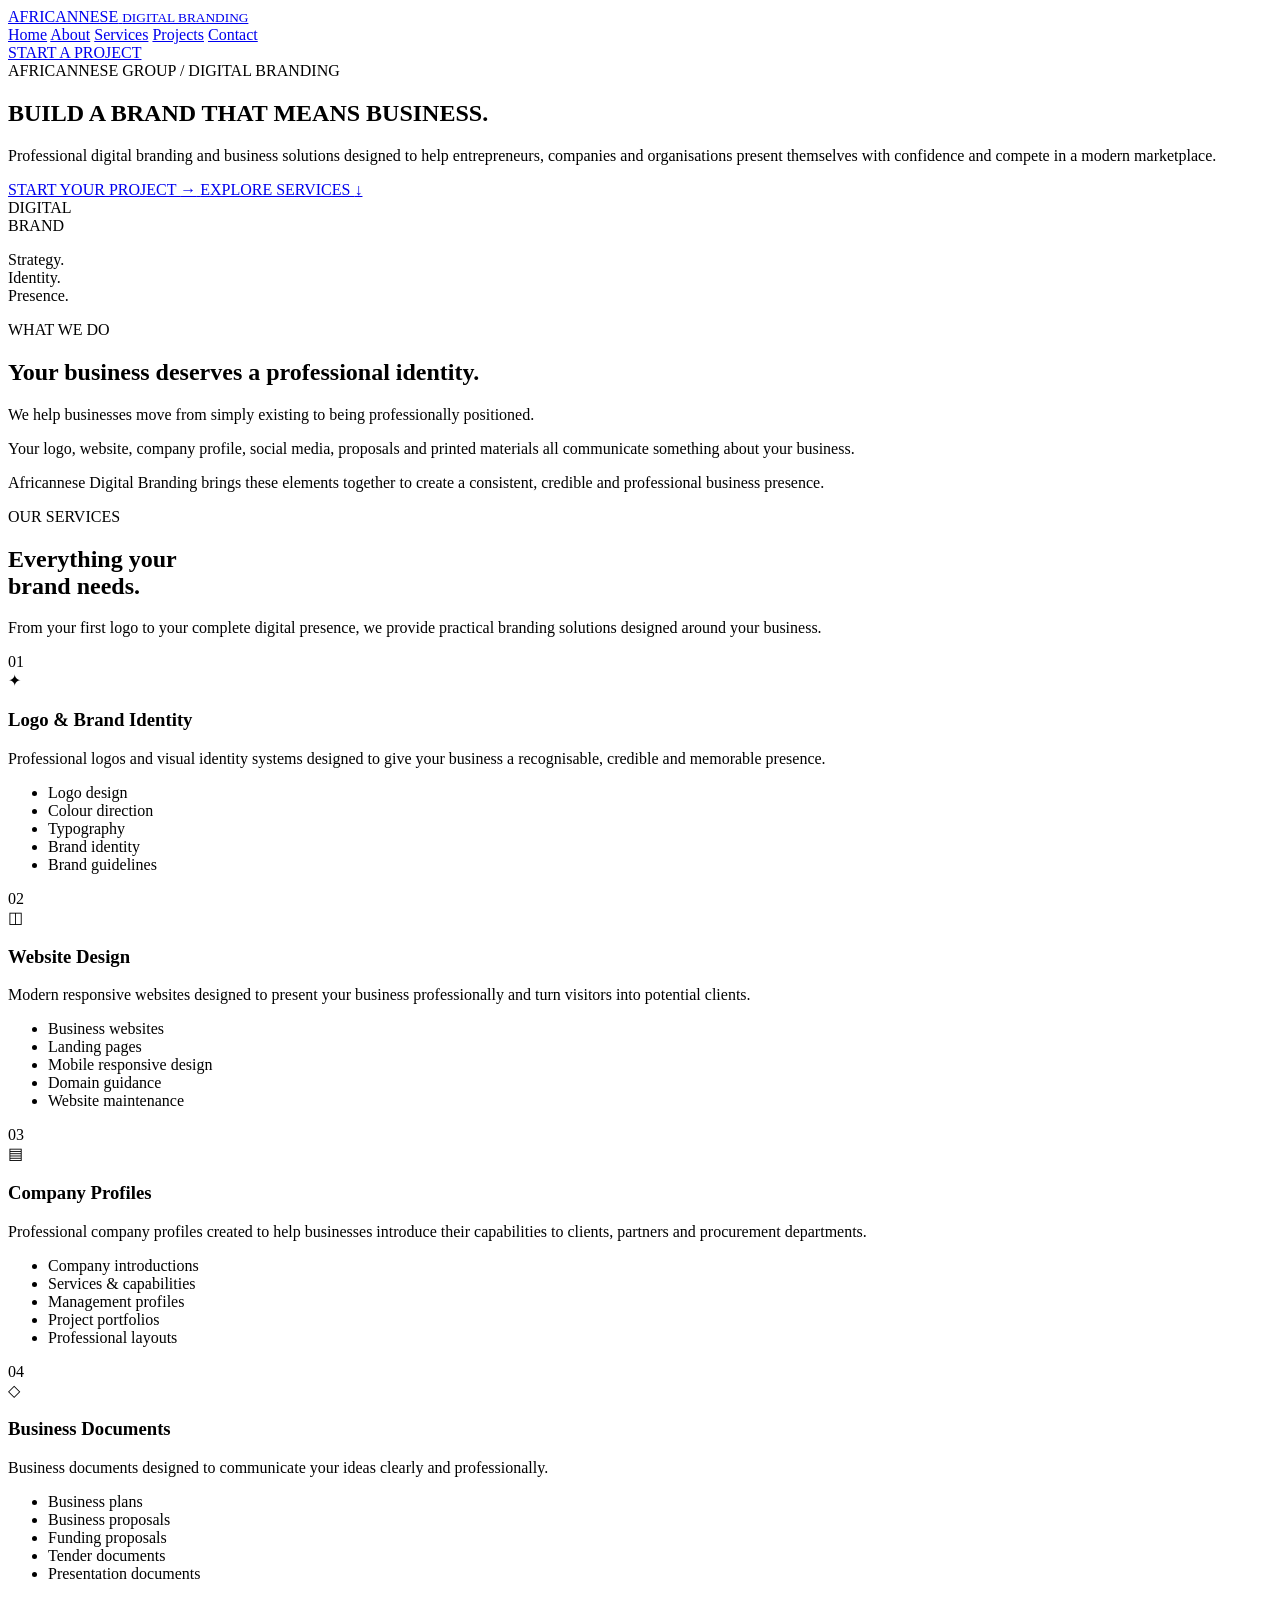
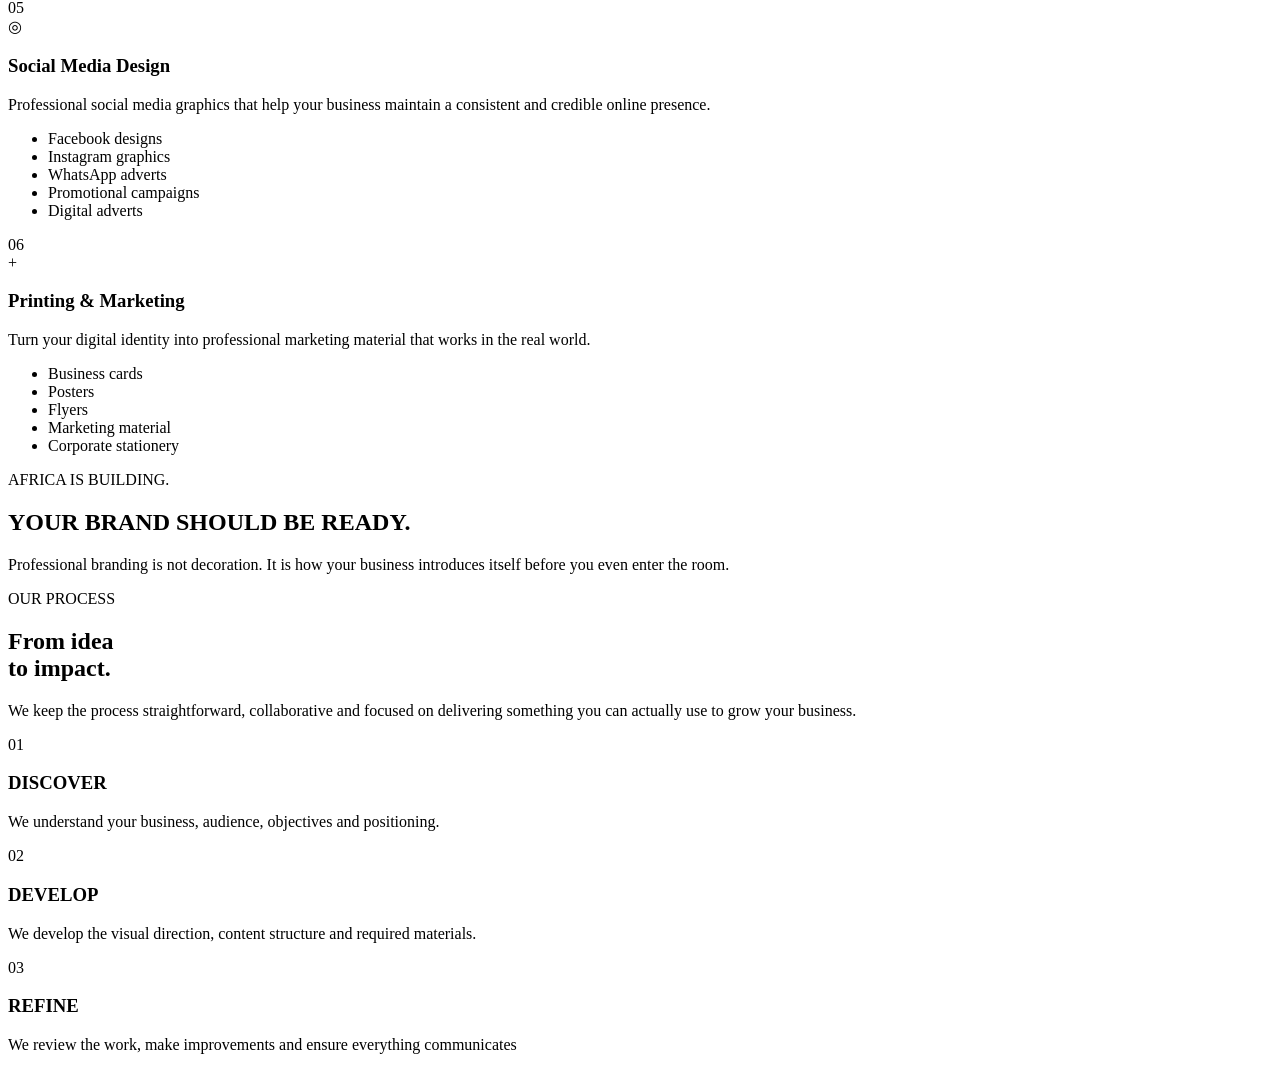
==== digitalbranding.html @ 45f8708e "Enhance digitalbranding.html with new content and structure Updated the digital branding HTML file w" ====
<!DOCTYPE html>
<html lang="en">
<head>
    <meta charset="UTF-8">
    <meta name="viewport" content="width=device-width, initial-scale=1.0">

    <title>Africannese Digital Branding | Branding Africa to Compete Globally</title>

    <meta name="description" content="Africannese Digital Branding provides professional website design, branding, company profiles, business plans, graphic design, printing and social media solutions.">

    <link rel="stylesheet" href="digitalbranding.css">
</head>

<body>

<!-- ================= HEADER ================= -->

<header class="db-header">

    <div class="db-container db-nav">

        <a href="index.html" class="db-brand">
            <span>AFRICANNESE</span>
            <small>DIGITAL BRANDING</small>
        </a>

        <nav>
            <a href="index.html">Home</a>
            <a href="about.html">About</a>
            <a href="services.html">Services</a>
            <a href="projects.html">Projects</a>
            <a href="contact.html">Contact</a>
        </nav>

        <a href="quote.html" class="db-nav-button">
            START A PROJECT
        </a>

    </div>

</header>


<!-- ================= HERO ================= -->

<section class="db-hero">

    <div class="db-container db-hero-grid">

        <div class="db-hero-copy">

            <div class="db-eyebrow">
                AFRICANNESE GROUP / DIGITAL BRANDING
            </div>

            <h1>
                BUILD A BRAND
                <span>THAT MEANS BUSINESS.</span>
            </h1>

            <p class="db-hero-description">
                Professional digital branding and business solutions
                designed to help entrepreneurs, companies and organisations
                present themselves with confidence and compete in a
                modern marketplace.
            </p>

            <div class="db-actions">

                <a href="quote.html" class="db-button db-button-dark">
                    START YOUR PROJECT
                    <span>→</span>
                </a>

                <a href="#services" class="db-button db-button-outline">
                    EXPLORE SERVICES
                    <span>↓</span>
                </a>

            </div>

        </div>


        <div class="db-hero-panel">

            <div class="panel-label">
                DIGITAL
            </div>

            <div class="panel-word">
                BRAND
            </div>

            <div class="panel-line"></div>

            <p>
                Strategy.<br>
                Identity.<br>
                Presence.
            </p>

        </div>

    </div>

</section>


<!-- ================= INTRO ================= -->

<section class="db-intro">

    <div class="db-container">

        <div class="db-section-tag">
            WHAT WE DO
        </div>

        <div class="db-intro-grid">

            <h2>
                Your business deserves
                <span>a professional identity.</span>
            </h2>

            <div>

                <p class="db-large-text">
                    We help businesses move from simply existing
                    to being professionally positioned.
                </p>

                <p>
                    Your logo, website, company profile, social media,
                    proposals and printed materials all communicate
                    something about your business.
                </p>

                <p>
                    Africannese Digital Branding brings these elements
                    together to create a consistent, credible and
                    professional business presence.
                </p>

            </div>

        </div>

    </div>

</section>


<!-- ================= SERVICES ================= -->

<section class="db-services" id="services">

    <div class="db-container">

        <div class="db-section-header">

            <div>

                <div class="db-section-tag">
                    OUR SERVICES
                </div>

                <h2>
                    Everything your<br>
                    brand needs.
                </h2>

            </div>

            <p>
                From your first logo to your complete digital presence,
                we provide practical branding solutions designed around
                your business.
            </p>

        </div>


        <div class="db-service-grid">


            <div class="db-service-card">

                <span class="service-number">01</span>

                <div class="service-icon">✦</div>

                <h3>
                    Logo & Brand Identity
                </h3>

                <p>
                    Professional logos and visual identity systems
                    designed to give your business a recognisable,
                    credible and memorable presence.
                </p>

                <ul>
                    <li>Logo design</li>
                    <li>Colour direction</li>
                    <li>Typography</li>
                    <li>Brand identity</li>
                    <li>Brand guidelines</li>
                </ul>

            </div>


            <div class="db-service-card">

                <span class="service-number">02</span>

                <div class="service-icon">◫</div>

                <h3>
                    Website Design
                </h3>

                <p>
                    Modern responsive websites designed to present
                    your business professionally and turn visitors
                    into potential clients.
                </p>

                <ul>
                    <li>Business websites</li>
                    <li>Landing pages</li>
                    <li>Mobile responsive design</li>
                    <li>Domain guidance</li>
                    <li>Website maintenance</li>
                </ul>

            </div>


            <div class="db-service-card">

                <span class="service-number">03</span>

                <div class="service-icon">▤</div>

                <h3>
                    Company Profiles
                </h3>

                <p>
                    Professional company profiles created to help
                    businesses introduce their capabilities to clients,
                    partners and procurement departments.
                </p>

                <ul>
                    <li>Company introductions</li>
                    <li>Services & capabilities</li>
                    <li>Management profiles</li>
                    <li>Project portfolios</li>
                    <li>Professional layouts</li>
                </ul>

            </div>


            <div class="db-service-card">

                <span class="service-number">04</span>

                <div class="service-icon">◇</div>

                <h3>
                    Business Documents
                </h3>

                <p>
                    Business documents designed to communicate your
                    ideas clearly and professionally.
                </p>

                <ul>
                    <li>Business plans</li>
                    <li>Business proposals</li>
                    <li>Funding proposals</li>
                    <li>Tender documents</li>
                    <li>Presentation documents</li>
                </ul>

            </div>


            <div class="db-service-card">

                <span class="service-number">05</span>

                <div class="service-icon">◎</div>

                <h3>
                    Social Media Design
                </h3>

                <p>
                    Professional social media graphics that help your
                    business maintain a consistent and credible online
                    presence.
                </p>

                <ul>
                    <li>Facebook designs</li>
                    <li>Instagram graphics</li>
                    <li>WhatsApp adverts</li>
                    <li>Promotional campaigns</li>
                    <li>Digital adverts</li>
                </ul>

            </div>


            <div class="db-service-card">

                <span class="service-number">06</span>

                <div class="service-icon">+</div>

                <h3>
                    Printing & Marketing
                </h3>

                <p>
                    Turn your digital identity into professional
                    marketing material that works in the real world.
                </p>

                <ul>
                    <li>Business cards</li>
                    <li>Posters</li>
                    <li>Flyers</li>
                    <li>Marketing material</li>
                    <li>Corporate stationery</li>
                </ul>

            </div>

        </div>

    </div>

</section>


<!-- ================= BRANDING STATEMENT ================= -->

<section class="db-statement">

    <div class="db-container">

        <div class="statement-top">
            AFRICA IS BUILDING.
        </div>

        <h2>
            YOUR BRAND
            <span>SHOULD BE READY.</span>
        </h2>

        <p>
            Professional branding is not decoration.
            It is how your business introduces itself before
            you even enter the room.
        </p>

    </div>

</section>


<!-- ================= PROCESS ================= -->

<section class="db-process">

    <div class="db-container">

        <div class="db-section-tag">
            OUR PROCESS
        </div>

        <div class="db-process-header">

            <h2>
                From idea<br>
                to <span>impact.</span>
            </h2>

            <p>
                We keep the process straightforward, collaborative
                and focused on delivering something you can actually
                use to grow your business.
            </p>

        </div>


        <div class="db-process-grid">

            <div class="db-process-step">

                <span>01</span>

                <h3>
                    DISCOVER
                </h3>

                <p>
                    We understand your business, audience,
                    objectives and positioning.
                </p>

            </div>


            <div class="db-process-step">

                <span>02</span>

                <h3>
                    DEVELOP
                </h3>

                <p>
                    We develop the visual direction,
                    content structure and required materials.
                </p>

            </div>


            <div class="db-process-step">

                <span>03</span>

                <h3>
                    REFINE
                </h3>

                <p>
                    We review the work, make improvements
                    and ensure everything communicates
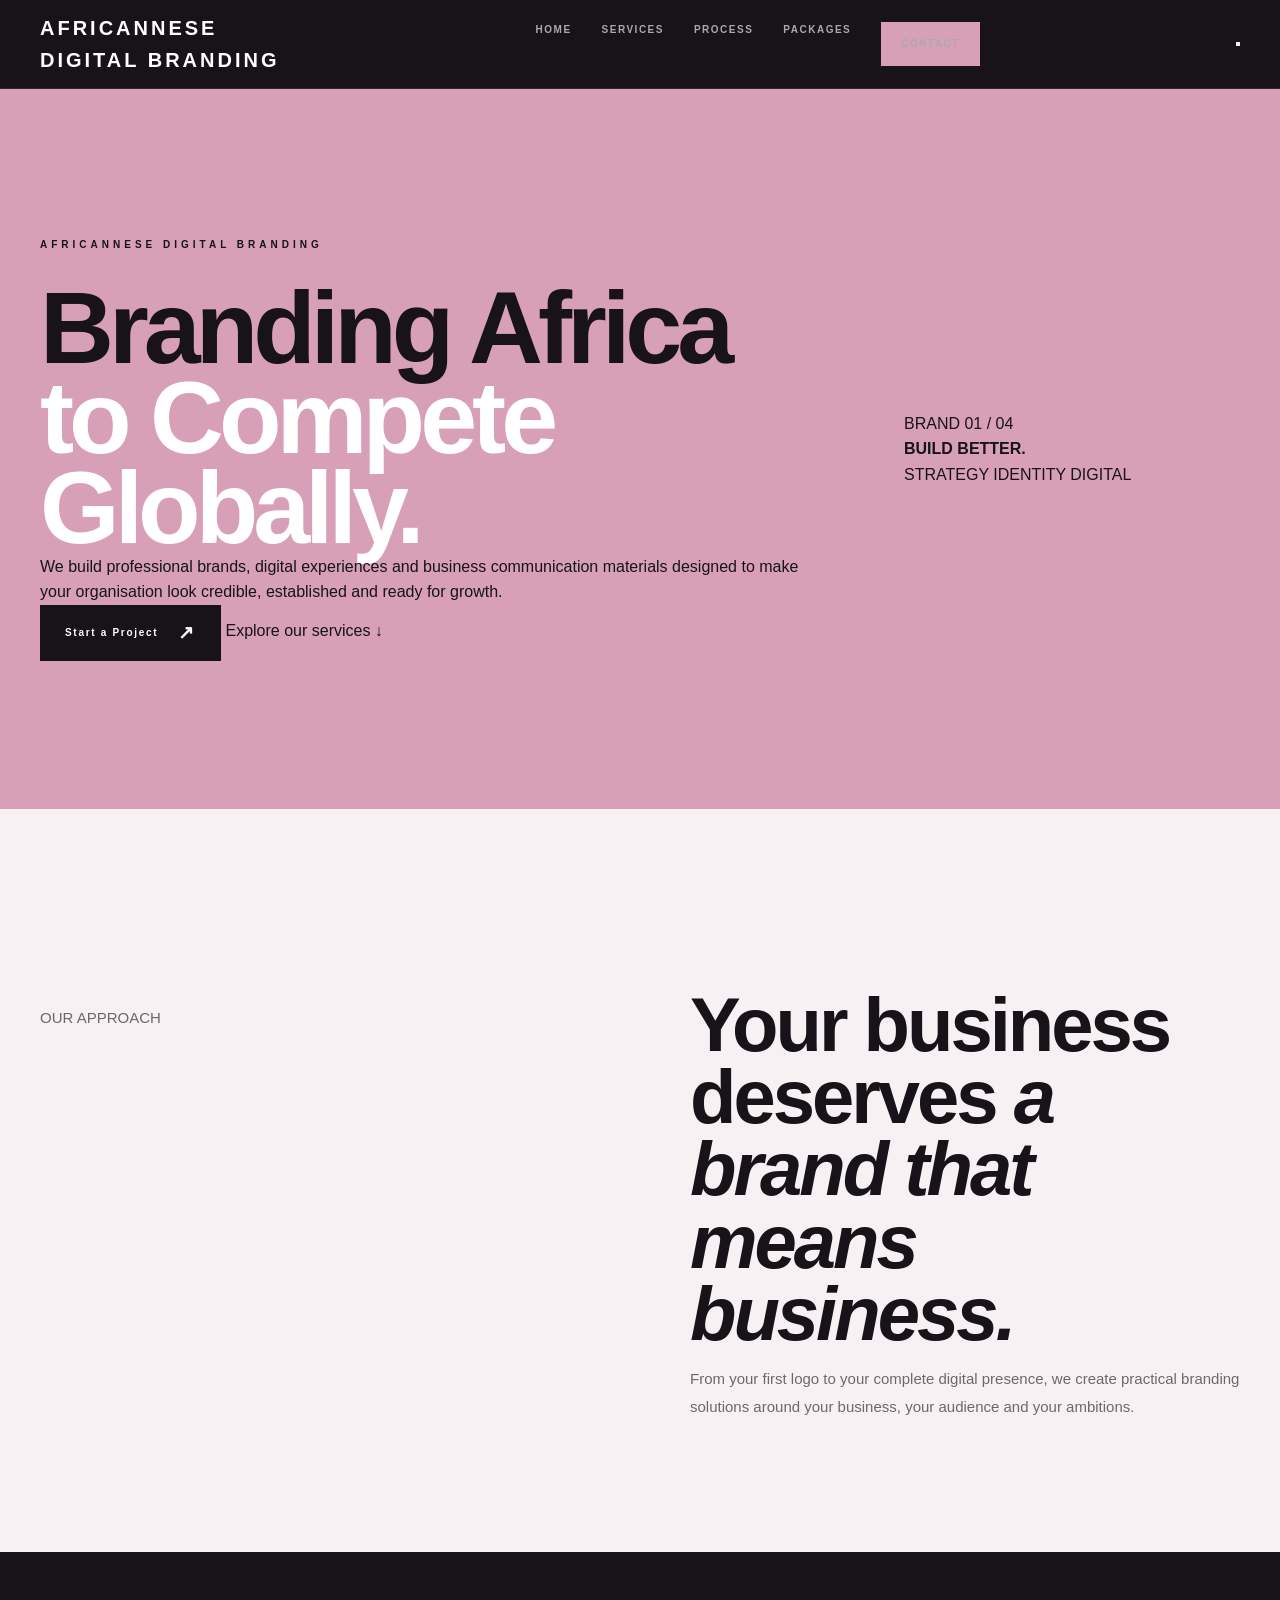
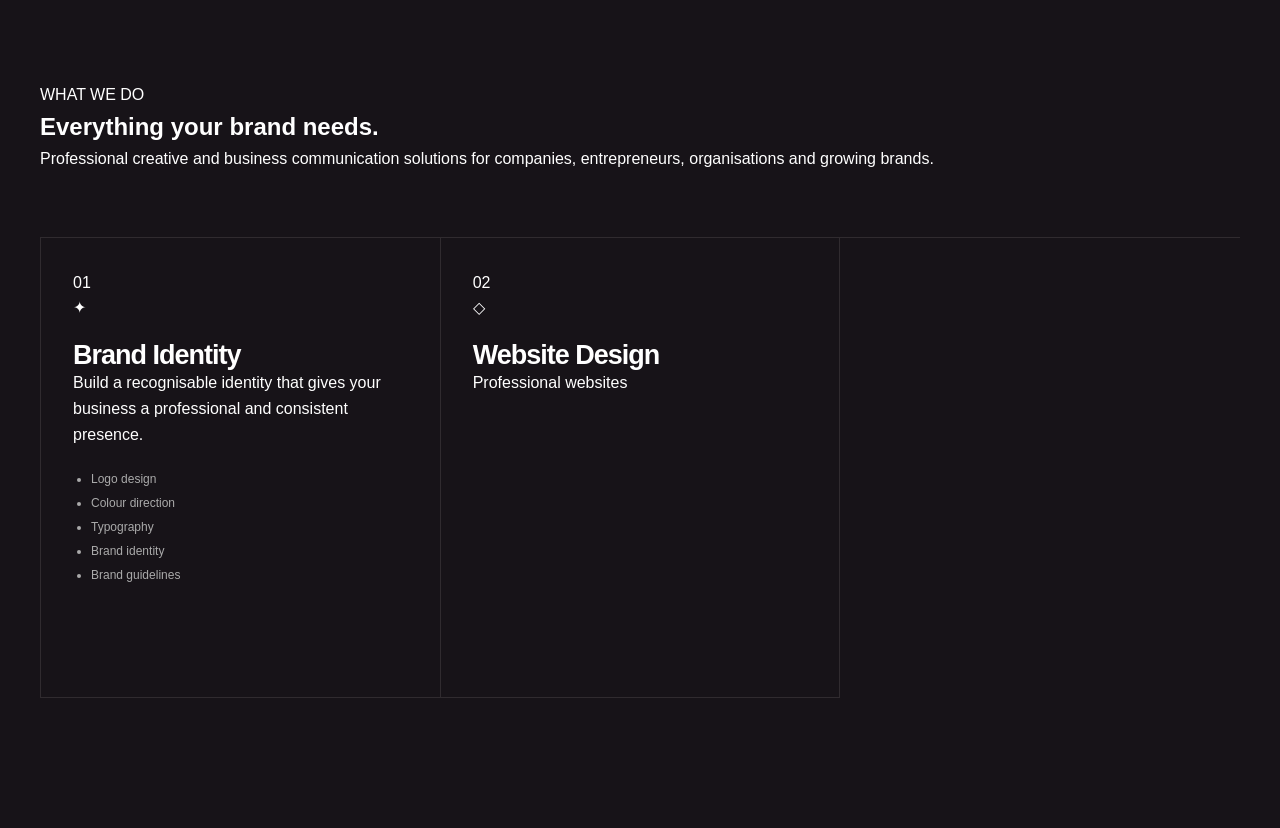
==== commit 2b4966d4: "Revise branding content and navigation structure Updated the website's meta description and improved" ====
--- a/digitalbranding.html
+++ b/digitalbranding.html
@@ -6,7 +6,8 @@
 
     <title>Africannese Digital Branding | Branding Africa to Compete Globally</title>
 
-    <meta name="description" content="Africannese Digital Branding provides professional website design, branding, company profiles, business plans, graphic design, printing and social media solutions.">
+    <meta name="description" content="Africannese Digital Branding provides professional branding, website design, company profiles, business documents, social media design and printing solutions.">
+    <meta name="theme-color" content="#171219">
 
     <link rel="stylesheet" href="digitalbranding.css">
 </head>
@@ -20,86 +21,93 @@
     <div class="db-container db-nav">
 
         <a href="index.html" class="db-brand">
-            <span>AFRICANNESE</span>
-            <small>DIGITAL BRANDING</small>
+            <span class="db-brand-name">AFRICANNESE</span>
+            <span class="db-brand-sub">DIGITAL BRANDING</span>
         </a>
 
-        <nav>
+        <nav class="db-menu">
             <a href="index.html">Home</a>
-            <a href="about.html">About</a>
-            <a href="services.html">Services</a>
-            <a href="projects.html">Projects</a>
-            <a href="contact.html">Contact</a>
+            <a href="#services">Services</a>
+            <a href="#process">Process</a>
+            <a href="#packages">Packages</a>
+            <a href="contact.html" class="db-nav-button">Contact</a>
         </nav>
 
-        <a href="quote.html" class="db-nav-button">
-            START A PROJECT
-        </a>
+        <button class="db-menu-toggle" aria-label="Open menu">
+            <span></span>
+            <span></span>
+        </button>
 
     </div>
 
 </header>
 
 
+<main>
+
 <!-- ================= HERO ================= -->
 
 <section class="db-hero">
 
+    <div class="db-hero-shape db-shape-one"></div>
+    <div class="db-hero-shape db-shape-two"></div>
+
     <div class="db-container db-hero-grid">
 
-        <div class="db-hero-copy">
-
-            <div class="db-eyebrow">
-                AFRICANNESE GROUP / DIGITAL BRANDING
-            </div>
+        <div class="db-hero-content">
+
+            <p class="db-eyebrow">
+                AFRICANNESE DIGITAL BRANDING
+            </p>
 
             <h1>
-                BUILD A BRAND
-                <span>THAT MEANS BUSINESS.</span>
+                Branding Africa
+                <span>to Compete Globally.</span>
             </h1>
 
-            <p class="db-hero-description">
-                Professional digital branding and business solutions
-                designed to help entrepreneurs, companies and organisations
-                present themselves with confidence and compete in a
-                modern marketplace.
-            </p>
-
-            <div class="db-actions">
-
+            <p class="db-hero-text">
+                We build professional brands, digital experiences and business
+                communication materials designed to make your organisation
+                look credible, established and ready for growth.
+            </p>
+
+            <div class="db-hero-actions">
                 <a href="quote.html" class="db-button db-button-dark">
-                    START YOUR PROJECT
-                    <span>→</span>
+                    Start a Project
+                    <span>↗</span>
                 </a>
 
-                <a href="#services" class="db-button db-button-outline">
-                    EXPLORE SERVICES
+                <a href="#services" class="db-text-link">
+                    Explore our services
                     <span>↓</span>
                 </a>
-
             </div>
 
         </div>
 
-
-        <div class="db-hero-panel">
-
-            <div class="panel-label">
-                DIGITAL
+        <div class="db-hero-visual">
+
+            <div class="db-visual-card">
+
+                <div class="db-visual-top">
+                    <span>BRAND</span>
+                    <span>01 / 04</span>
+                </div>
+
+                <div class="db-visual-center">
+                    <div class="db-orbit"></div>
+                    <strong>BUILD</strong>
+                    <strong>BETTER.</strong>
+                </div>
+
+                <div class="db-visual-bottom">
+                    <span>STRATEGY</span>
+                    <span>IDENTITY</span>
+                    <span>DIGITAL</span>
+                </div>
+
             </div>
 
-            <div class="panel-word">
-                BRAND
-            </div>
-
-            <div class="panel-line"></div>
-
-            <p>
-                Strategy.<br>
-                Identity.<br>
-                Presence.
-            </p>
-
         </div>
 
     </div>
@@ -111,72 +119,50 @@
 
 <section class="db-intro">
 
-    <div class="db-container">
-
-        <div class="db-section-tag">
-            WHAT WE DO
-        </div>
-
-        <div class="db-intro-grid">
-
+    <div class="db-container db-intro-grid">
+
+        <div>
+            <p class="db-section-label">OUR APPROACH</p>
+        </div>
+
+        <div>
             <h2>
                 Your business deserves
-                <span>a professional identity.</span>
+                <em>a brand that means business.</em>
             </h2>
 
+            <p class="db-large-copy">
+                From your first logo to your complete digital presence,
+                we create practical branding solutions around your business,
+                your audience and your ambitions.
+            </p>
+        </div>
+
+    </div>
+
+</section>
+
+
+<!-- ================= SERVICES ================= -->
+
+<section class="db-services" id="services">
+
+    <div class="db-container">
+
+        <div class="db-section-heading">
+
             <div>
-
-                <p class="db-large-text">
-                    We help businesses move from simply existing
-                    to being professionally positioned.
-                </p>
-
-                <p>
-                    Your logo, website, company profile, social media,
-                    proposals and printed materials all communicate
-                    something about your business.
-                </p>
-
-                <p>
-                    Africannese Digital Branding brings these elements
-                    together to create a consistent, credible and
-                    professional business presence.
-                </p>
-
+                <p class="db-section-label">WHAT WE DO</p>
+
+                <h2>
+                    Everything your
+                    <span>brand needs.</span>
+                </h2>
             </div>
 
-        </div>
-
-    </div>
-
-</section>
-
-
-<!-- ================= SERVICES ================= -->
-
-<section class="db-services" id="services">
-
-    <div class="db-container">
-
-        <div class="db-section-header">
-
-            <div>
-
-                <div class="db-section-tag">
-                    OUR SERVICES
-                </div>
-
-                <h2>
-                    Everything your<br>
-                    brand needs.
-                </h2>
-
-            </div>
-
             <p>
-                From your first logo to your complete digital presence,
-                we provide practical branding solutions designed around
-                your business.
+                Professional creative and business communication solutions
+                for companies, entrepreneurs, organisations and growing brands.
             </p>
 
         </div>
@@ -184,267 +170,51 @@
 
         <div class="db-service-grid">
 
-
-            <div class="db-service-card">
-
-                <span class="service-number">01</span>
-
-                <div class="service-icon">✦</div>
-
-                <h3>
-                    Logo & Brand Identity
-                </h3>
-
-                <p>
-                    Professional logos and visual identity systems
-                    designed to give your business a recognisable,
-                    credible and memorable presence.
-                </p>
-
-                <ul>
-                    <li>Logo design</li>
-                    <li>Colour direction</li>
-                    <li>Typography</li>
-                    <li>Brand identity</li>
-                    <li>Brand guidelines</li>
-                </ul>
-
-            </div>
-
-
-            <div class="db-service-card">
-
-                <span class="service-number">02</span>
-
-                <div class="service-icon">◫</div>
-
-                <h3>
-                    Website Design
-                </h3>
-
-                <p>
-                    Modern responsive websites designed to present
-                    your business professionally and turn visitors
-                    into potential clients.
-                </p>
-
-                <ul>
-                    <li>Business websites</li>
-                    <li>Landing pages</li>
-                    <li>Mobile responsive design</li>
-                    <li>Domain guidance</li>
-                    <li>Website maintenance</li>
-                </ul>
-
-            </div>
-
-
-            <div class="db-service-card">
-
-                <span class="service-number">03</span>
-
-                <div class="service-icon">▤</div>
-
-                <h3>
-                    Company Profiles
-                </h3>
-
-                <p>
-                    Professional company profiles created to help
-                    businesses introduce their capabilities to clients,
-                    partners and procurement departments.
-                </p>
-
-                <ul>
-                    <li>Company introductions</li>
-                    <li>Services & capabilities</li>
-                    <li>Management profiles</li>
-                    <li>Project portfolios</li>
-                    <li>Professional layouts</li>
-                </ul>
-
-            </div>
-
-
-            <div class="db-service-card">
-
-                <span class="service-number">04</span>
-
-                <div class="service-icon">◇</div>
-
-                <h3>
-                    Business Documents
-                </h3>
-
-                <p>
-                    Business documents designed to communicate your
-                    ideas clearly and professionally.
-                </p>
-
-                <ul>
-                    <li>Business plans</li>
-                    <li>Business proposals</li>
-                    <li>Funding proposals</li>
-                    <li>Tender documents</li>
-                    <li>Presentation documents</li>
-                </ul>
-
-            </div>
-
-
-            <div class="db-service-card">
-
-                <span class="service-number">05</span>
-
-                <div class="service-icon">◎</div>
-
-                <h3>
-                    Social Media Design
-                </h3>
-
-                <p>
-                    Professional social media graphics that help your
-                    business maintain a consistent and credible online
-                    presence.
-                </p>
-
-                <ul>
-                    <li>Facebook designs</li>
-                    <li>Instagram graphics</li>
-                    <li>WhatsApp adverts</li>
-                    <li>Promotional campaigns</li>
-                    <li>Digital adverts</li>
-                </ul>
-
-            </div>
-
-
-            <div class="db-service-card">
-
-                <span class="service-number">06</span>
-
-                <div class="service-icon">+</div>
-
-                <h3>
-                    Printing & Marketing
-                </h3>
-
-                <p>
-                    Turn your digital identity into professional
-                    marketing material that works in the real world.
-                </p>
-
-                <ul>
-                    <li>Business cards</li>
-                    <li>Posters</li>
-                    <li>Flyers</li>
-                    <li>Marketing material</li>
-                    <li>Corporate stationery</li>
-                </ul>
-
-            </div>
-
-        </div>
-
-    </div>
-
-</section>
-
-
-<!-- ================= BRANDING STATEMENT ================= -->
-
-<section class="db-statement">
-
-    <div class="db-container">
-
-        <div class="statement-top">
-            AFRICA IS BUILDING.
-        </div>
-
-        <h2>
-            YOUR BRAND
-            <span>SHOULD BE READY.</span>
-        </h2>
-
-        <p>
-            Professional branding is not decoration.
-            It is how your business introduces itself before
-            you even enter the room.
-        </p>
-
-    </div>
-
-</section>
-
-
-<!-- ================= PROCESS ================= -->
-
-<section class="db-process">
-
-    <div class="db-container">
-
-        <div class="db-section-tag">
-            OUR PROCESS
-        </div>
-
-        <div class="db-process-header">
-
-            <h2>
-                From idea<br>
-                to <span>impact.</span>
-            </h2>
-
-            <p>
-                We keep the process straightforward, collaborative
-                and focused on delivering something you can actually
-                use to grow your business.
-            </p>
-
-        </div>
-
-
-        <div class="db-process-grid">
-
-            <div class="db-process-step">
-
-                <span>01</span>
-
-                <h3>
-                    DISCOVER
-                </h3>
-
-                <p>
-                    We understand your business, audience,
-                    objectives and positioning.
-                </p>
-
-            </div>
-
-
-            <div class="db-process-step">
-
-                <span>02</span>
-
-                <h3>
-                    DEVELOP
-                </h3>
-
-                <p>
-                    We develop the visual direction,
-                    content structure and required materials.
-                </p>
-
-            </div>
-
-
-            <div class="db-process-step">
-
-                <span>03</span>
-
-                <h3>
-                    REFINE
-                </h3>
-
-                <p>
-                    We review the work, make improvements
-                    and ensure everything communicates
+            <!-- SERVICE 1 -->
+
+            <article class="db-service-card db-service-featured">
+
+                <div class="db-service-number">01</div>
+
+                <div class="db-service-icon">
+                    ✦
+                </div>
+
+                <div class="db-service-content">
+
+                    <h3>Brand Identity</h3>
+
+                    <p>
+                        Build a recognisable identity that gives your business
+                        a professional and consistent presence.
+                    </p>
+
+                    <ul>
+                        <li>Logo design</li>
+                        <li>Colour direction</li>
+                        <li>Typography</li>
+                        <li>Brand identity</li>
+                        <li>Brand guidelines</li>
+                    </ul>
+
+                </div>
+
+            </article>
+
+
+            <!-- SERVICE 2 -->
+
+            <article class="db-service-card">
+
+                <div class="db-service-number">02</div>
+
+                <div class="db-service-icon">
+                    ◇
+                </div>
+
+                <div class="db-service-content">
+
+                    <h3>Website Design</h3>
+
+                    <p>
+                        Professional websites
--- a/digitalbranding.css
+++ b/digitalbranding.css
@@ -0,0 +1,1196 @@
+/* =========================================================
+   AFRICANNESE DIGITAL BRANDING
+   PREMIUM EDITORIAL CORPORATE DESIGN
+========================================================= */
+
+* {
+    margin: 0;
+    padding: 0;
+    box-sizing: border-box;
+}
+
+html {
+    scroll-behavior: smooth;
+}
+
+body {
+    background: #f7f1f4;
+    color: #171318;
+    font-family: Arial, Helvetica, sans-serif;
+    line-height: 1.6;
+    overflow-x: hidden;
+}
+
+a {
+    color: inherit;
+    text-decoration: none;
+}
+
+:root {
+    --pink: #d7a0b7;
+    --pink-light: #f7f1f4;
+    --pink-dark: #a75d7b;
+    --black: #171318;
+    --dark: #211b20;
+    --muted: #70666c;
+    --white: #ffffff;
+    --line: rgba(23,19,24,0.15);
+    --max: 1280px;
+}
+
+.db-container {
+    width: min(var(--max), calc(100% - 80px));
+    margin: 0 auto;
+}
+
+
+/* =========================================================
+   HEADER
+========================================================= */
+
+.db-header {
+    background: var(--black);
+    color: white;
+    border-bottom: 1px solid #302930;
+}
+
+.db-nav {
+    min-height: 88px;
+
+    display: flex;
+    align-items: center;
+    justify-content: space-between;
+    gap: 35px;
+}
+
+.db-brand {
+    display: flex;
+    flex-direction: column;
+
+    font-size: 20px;
+    font-weight: 900;
+    letter-spacing: 3px;
+}
+
+.db-brand small {
+    margin-top: 5px;
+
+    color: var(--pink);
+    font-size: 8px;
+    letter-spacing: 3px;
+}
+
+.db-nav nav {
+    display: flex;
+    gap: 30px;
+}
+
+.db-nav nav a {
+    color: #aaa;
+
+    font-size: 10px;
+    font-weight: 800;
+    letter-spacing: 1.5px;
+    text-transform: uppercase;
+
+    transition: 0.2s ease;
+}
+
+.db-nav nav a:hover {
+    color: white;
+}
+
+.db-nav-button {
+    padding: 14px 20px;
+
+    background: var(--pink);
+    color: var(--black);
+
+    font-size: 9px;
+    font-weight: 900;
+    letter-spacing: 1.5px;
+
+    transition: 0.25s ease;
+}
+
+.db-nav-button:hover {
+    background: white;
+}
+
+
+/* =========================================================
+   HERO
+========================================================= */
+
+.db-hero {
+    min-height: 720px;
+
+    display: flex;
+    align-items: center;
+
+    background: var(--pink);
+    color: var(--black);
+
+    overflow: hidden;
+}
+
+.db-hero-grid {
+    display: grid;
+    grid-template-columns: 1.4fr 0.6fr;
+    gap: 80px;
+
+    align-items: center;
+}
+
+.db-eyebrow {
+    margin-bottom: 30px;
+
+    font-size: 10px;
+    font-weight: 900;
+    letter-spacing: 4px;
+}
+
+.db-hero h1 {
+    max-width: 850px;
+
+    font-size: clamp(58px, 8vw, 115px);
+    line-height: 0.88;
+    letter-spacing: -5px;
+    font-weight: 900;
+}
+
+.db-hero h1 span {
+    display: block;
+    color: white;
+}
+
+.db-hero-description {
+    max-width: 650px;
+
+    margin-top: 40px;
+
+    color: rgba(23,19,24,0.7);
+
+    font-size: 18px;
+    line-height: 1.8;
+}
+
+.db-actions {
+    display: flex;
+    gap: 12px;
+
+    margin-top: 38px;
+}
+
+.db-button {
+    min-height: 56px;
+
+    padding: 0 25px;
+
+    display: inline-flex;
+    align-items: center;
+    justify-content: center;
+    gap: 20px;
+
+    font-size: 10px;
+    font-weight: 900;
+    letter-spacing: 1.7px;
+
+    transition: 0.25s ease;
+}
+
+.db-button span {
+    font-size: 19px;
+}
+
+.db-button-dark {
+    background: var(--black);
+    color: white;
+}
+
+.db-button-dark:hover {
+    background: white;
+    color: var(--black);
+    transform: translateY(-3px);
+}
+
+.db-button-outline {
+    border: 1px solid rgba(23,19,24,0.5);
+}
+
+.db-button-outline:hover {
+    background: var(--black);
+    color: white;
+}
+
+.db-hero-panel {
+    min-height: 440px;
+
+    padding: 40px;
+
+    display: flex;
+    flex-direction: column;
+    justify-content: flex-end;
+
+    background: rgba(23,19,24,0.08);
+
+    border: 1px solid rgba(23,19,24,0.2);
+
+    position: relative;
+}
+
+.panel-label {
+    position: absolute;
+    top: 30px;
+    left: 30px;
+
+    font-size: 9px;
+    font-weight: 900;
+    letter-spacing: 3px;
+}
+
+.panel-word {
+    font-size: clamp(55px, 7vw, 95px);
+    line-height: 0.8;
+    font-weight: 900;
+    letter-spacing: -5px;
+    writing-mode: vertical-rl;
+    transform: rotate(180deg);
+}
+
+.panel-line {
+    width: 45px;
+    height: 4px;
+
+    margin-top: 25px;
+
+    background: var(--black);
+}
+
+.db-hero-panel p {
+    margin-top: 20px;
+
+    font-size: 12px;
+    font-weight: 900;
+    letter-spacing: 2px;
+    line-height: 1.8;
+}
+
+
+/* =========================================================
+   INTRO
+========================================================= */
+
+.db-intro {
+    padding: 130px 0;
+
+    background: var(--pink-light);
+}
+
+.db-section-tag {
+    color: var(--pink-dark);
+
+    font-size: 10px;
+    font-weight: 900;
+    letter-spacing: 3px;
+}
+
+.db-intro-grid {
+    display: grid;
+    grid-template-columns: 1fr 1fr;
+    gap: 100px;
+
+    margin-top: 50px;
+}
+
+.db-intro h2 {
+    max-width: 600px;
+
+    font-size: clamp(45px, 6vw, 76px);
+    line-height: 0.95;
+    letter-spacing: -3px;
+}
+
+.db-intro h2 span {
+    color: var(--pink-dark);
+}
+
+.db-intro-grid > div {
+    max-width: 600px;
+}
+
+.db-large-text {
+    margin-bottom: 25px;
+
+    font-size: 24px;
+    line-height: 1.5;
+    font-weight: 600;
+}
+
+.db-intro-grid p:not(.db-large-text) {
+    margin-top: 15px;
+
+    color: var(--muted);
+
+    font-size: 15px;
+    line-height: 1.9;
+}
+
+
+/* =========================================================
+   SERVICES
+========================================================= */
+
+.db-services {
+    padding: 130px 0;
+
+    background: var(--black);
+    color: white;
+}
+
+.db-section-header {
+    display: grid;
+    grid-template-columns: 1fr 380px;
+    gap: 80px;
+
+    align-items: end;
+}
+
+.db-section-header h2 {
+    margin-top: 25px;
+
+    font-size: clamp(48px, 6vw, 76px);
+    line-height: 0.92;
+    letter-spacing: -3px;
+}
+
+.db-section-header > p {
+    color: #8f888d;
+
+    font-size: 15px;
+    line-height: 1.8;
+}
+
+.db-service-grid {
+    display: grid;
+    grid-template-columns: repeat(3, 1fr);
+
+    margin-top: 65px;
+
+    border-top: 1px solid #302b2f;
+    border-left: 1px solid #302b2f;
+}
+
+.db-service-card {
+    min-height: 460px;
+
+    padding: 32px;
+
+    border-right: 1px solid #302b2f;
+    border-bottom: 1px solid #302b2f;
+
+    position: relative;
+
+    transition: 0.3s ease;
+}
+
+.db-service-card:hover {
+    background: #211d20;
+}
+
+.service-number {
+    color: var(--pink);
+
+    font-size: 10px;
+    font-weight: 900;
+    letter-spacing: 2px;
+}
+
+.service-icon {
+    margin-top: 65px;
+
+    color: var(--pink);
+
+    font-size: 35px;
+}
+
+.db-service-card h3 {
+    margin-top: 20px;
+
+    font-size: 27px;
+    line-height: 1.1;
+    letter-spacing: -1px;
+}
+
+.db-service-card > p {
+    margin-top: 18px;
+
+    color: #8d878b;
+
+    font-size: 13px;
+    line-height: 1.8;
+}
+
+.db-service-card ul {
+    margin-top: 20px;
+    padding-left: 18px;
+
+    color: #aaa;
+
+    font-size: 12px;
+    line-height: 2;
+}
+
+
+/* =========================================================
+   STATEMENT
+========================================================= */
+
+.db-statement {
+    padding: 150px 0;
+
+    background: var(--pink);
+    color: var(--black);
+}
+
+.statement-top {
+    margin-bottom: 30px;
+
+    font-size: 10px;
+    font-weight: 900;
+    letter-spacing: 4px;
+}
+
+.db-statement h2 {
+    max-width: 1050px;
+
+    font-size: clamp(55px, 9vw, 125px);
+    line-height: 0.84;
+    letter-spacing: -6px;
+}
+
+.db-statement h2 span {
+    display: block;
+    color: white;
+}
+
+.db-statement p {
+    max-width: 600px;
+
+    margin-top: 45px;
+
+    color: rgba(23,19,24,0.7);
+
+    font-size: 19px;
+    line-height: 1.8;
+}
+
+
+/* =========================================================
+   PROCESS
+========================================================= */
+
+.db-process {
+    padding: 130px 0;
+
+    background: var(--pink-light);
+}
+
+.db-process-header {
+    display: grid;
+    grid-template-columns: 1fr 400px;
+    gap: 100px;
+
+    margin-top: 35px;
+
+    align-items: end;
+}
+
+.db-process-header h2 {
+    font-size: clamp(50px, 6vw, 78px);
+    line-height: 0.9;
+    letter-spacing: -4px;
+}
+
+.db-process-header h2 span {
+    color: var(--pink-dark);
+}
+
+.db-process-header p {
+    color: var(--muted);
+
+    font-size: 15px;
+    line-height: 1.8;
+}
+
+.db-process-grid {
+    display: grid;
+    grid-template-columns: repeat(4, 1fr);
+
+    margin-top: 70px;
+
+    border-top: 1px solid var(--line);
+}
+
+.db-process-step {
+    min-height: 270px;
+
+    padding: 30px;
+
+    border-right: 1px solid var(--line);
+}
+
+.db-process-step:first-child {
+    border-left: 1px solid var(--line);
+}
+
+.db-process-step > span {
+    color: var(--pink-dark);
+
+    font-size: 11px;
+    font-weight: 900;
+}
+
+.db-process-step h3 {
+    margin-top: 65px;
+
+    font-size: 13px;
+    letter-spacing: 2px;
+}
+
+.db-process-step p {
+    margin-top: 13px;
+
+    color: var(--muted);
+
+    font-size: 13px;
+    line-height: 1.8;
+}
+
+
+/* =========================================================
+   PACKAGES
+========================================================= */
+
+.db-packages {
+    padding: 130px 0;
+
+    background: #211b20;
+    color: white;
+}
+
+.db-package-grid {
+    display: grid;
+    grid-template-columns: repeat(3, 1fr);
+
+    margin-top: 65px;
+}
+
+.db-package {
+    min-height: 500px;
+
+    padding: 40px;
+
+    border: 1px solid #393238;
+    border-right: none;
+
+    position: relative;
+}
+
+.db-package:last-child {
+    border-right: 1px solid #393238;
+}
+
+.featured-package {
+    background: var(--pink);
+    color: var(--black);
+
+    border-color: var(--pink);
+}
+
+.package-badge {
+    position: absolute;
+    top: 0;
+    right: 0;
+
+    padding: 10px 15px;
+
+    background: var(--black);
+    color: white;
+
+    font-size: 8px;
+    font-weight: 900;
+    letter-spacing: 1.5px;
+}
+
+.package-name {
+    color: var(--pink);
+
+    font-size: 10px;
+    font-weight: 900;
+    letter-spacing: 3px;
+}
+
+.featured-package .package-name {
+    color: var(--black);
+}
+
+.db-package h3 {
+    margin-top: 45px;
+
+    font-size: 31px;
+    line-height: 1;
+    letter-spacing: -1px;
+}
+
+.db-package > p {
+    margin-top: 20px;
+
+    color: #999;
+
+    font-size: 13px;
+    line-height: 1.8;
+}
+
+.featured-package > p {
+    color: rgba(0,0,0,0.65);
+}
+
+.db-package ul {
+    margin-top: 25px;
+    padding-left: 17px;
+
+    color: #aaa;
+
+    font-size: 12px;
+    line-height: 2;
+}
+
+.featured-package ul {
+    color: rgba(0,0,0,0.7);
+}
+
+.db-package > a {
+    position: absolute;
+    bottom: 35px;
+    left: 40px;
+
+    display: inline-flex;
+    gap: 20px;
+
+    padding-bottom: 7px;
+
+    border-bottom: 1px solid var(--pink);
+
+    font-size: 9px;
+    font-weight: 900;
+    letter-spacing: 1.5px;
+}
+
+.featured-package > a {
+    border-color: var(--black);
+}
+
+.db-package > a span {
+    font-size: 17px;
+}
+
+.package-note {
+    margin-top: 25px;
+
+    color: #777;
+
+    font-size: 11px;
+}
+
+
+/* =========================================================
+   WHY US
+========================================================= */
+
+.db-why {
+    padding: 130px 0;
+
+    background: var(--pink-light);
+}
+
+.db-why-grid {
+    display: grid;
+    grid-template-columns: 0.8fr 1.2fr;
+    gap: 120px;
+}
+
+.db-why h2 {
+    margin-top: 30px;
+
+    font-size: clamp(50px, 6vw, 78px);
+    line-height: 0.9;
+    letter-spacing: -4px;
+}
+
+.db-why h2 span {
+    color: var(--pink-dark);
+}
+
+.db-why-list > div {
+    display: grid;
+    grid-template-columns: 50px 1fr;
+    column-gap: 25px;
+
+    padding: 30px 0;
+
+    border-top: 1px solid var(--line);
+}
+
+.db-why-list > div:last-child {
+    border-bottom: 1px solid var(--line);
+}
+
+.db-why-list strong {
+    color: var(--pink-dark);
+
+    font-size: 10px;
+}
+
+.db-why-list h3 {
+    font-size: 18px;
+}
+
+.db-why-list p {
+    grid-column: 2;
+
+    margin-top: 8px;
+
+    color: var(--muted);
+
+    font-size: 13px;
+    line-height: 1.8;
+}
+
+
+/* =========================================================
+   FINAL CTA
+========================================================= */
+
+.db-final-cta {
+    padding: 130px 0;
+
+    background: var(--black);
+    color: white;
+}
+
+.db-final-inner {
+    max-width: 900px;
+}
+
+.db-final-inner h2 {
+    margin-top: 35px;
+
+    font-size: clamp(60px, 9vw, 120px);
+    line-height: 0.85;
+    letter-spacing: -6px;
+}
+
+.db-final-inner h2 span {
+    display: block;
+    color: var(--pink);
+}
+
+.db-final-inner p {
+    max-width: 600px;
+
+    margin: 35px 0;
+
+    color: #999;
+
+    font-size: 17px;
+    line-height: 1.8;
+}
+
+.db-final-button {
+    min-height: 58px;
+
+    padding: 0 28px;
+
+    display: inline-flex;
+    align-items: center;
+    gap: 25px;
+
+    background: var(--pink);
+    color: var(--black);
+
+    font-size: 10px;
+    font-weight: 900;
+    letter-spacing: 2px;
+
+    transition: 0.25s ease;
+}
+
+.db-final-button:hover {
+    background: white;
+    transform: translateY(-3px);
+}
+
+.db-final-button span {
+    font-size: 20px;
+}
+
+
+/* =========================================================
+   FOOTER
+========================================================= */
+
+.db-footer {
+    padding: 75px 0 25px;
+
+    background: #090809;
+    color: white;
+}
+
+.db-footer-grid {
+    display: grid;
+    grid-template-columns: 2fr 1fr 1fr 1.4fr;
+
+    gap: 50px;
+
+    padding-bottom: 65px;
+}
+
+.db-footer-brand {
+    font-size: 23px;
+    font-weight: 900;
+    letter-spacing: 3px;
+}
+
+.db-footer-brand small {
+    display: block;
+
+    margin-top: 5px;
+
+    color: var(--pink);
+
+    font-size: 8px;
+    letter-spacing: 3px;
+}
+
+.db-footer-grid > div:first-child > p {
+    margin-top: 22px;
+
+    color: #777;
+
+    font-size: 13px;
+}
+
+.db-footer-grid h4 {
+    margin-bottom: 18px;
+
+    color: var(--pink);
+
+    font-size: 9px;
+    letter-spacing: 2px;
+}
+
+.db-footer-grid a,
+.db-footer-grid p {
+    display: block;
+
+    margin-bottom: 10px;
+
+    color: #777;
+
+    font-size: 12px;
+    line-height: 1.7;
+
+    transition: 0.2s ease;
+}
+
+.db-footer-grid a:hover {
+    color: white;
+}
+
+.db-footer-bottom {
+    padding-top: 22px;
+
+    display: flex;
+    justify-content: space-between;
+
+    border-top: 1px solid #242124;
+
+    color: #555;
+
+    font-size: 9px;
+}
+
+
+/* =========================================================
+   WHATSAPP
+========================================================= */
+
+.db-whatsapp {
+    position: fixed;
+
+    right: 22px;
+    bottom: 22px;
+
+    z-index: 100;
+
+    display: flex;
+    align-items: center;
+    gap: 9px;
+
+    padding: 14px 18px;
+
+    background: #25d366;
+    color: #06180d;
+
+    font-size: 9px;
+    letter-spacing: 1px;
+
+    box-shadow: 0 10px 35px rgba(0,0,0,0.3);
+
+    transition: 0.25s ease;
+}
+
+.db-whatsapp:hover {
+    transform: translateY(-4px);
+}
+
+
+/* =========================================================
+   TABLET
+========================================================= */
+
+@media (max-width: 1000px) {
+
+    .db-container {
+        width: calc(100% - 50px);
+    }
+
+    .db-nav nav {
+        display: none;
+    }
+
+    .db-hero-grid {
+        grid-template-columns: 1fr;
+    }
+
+    .db-hero-panel {
+        display: none;
+    }
+
+    .db-intro-grid,
+    .db-process-header,
+    .db-why-grid {
+        gap: 60px;
+    }
+
+    .db-service-grid {
+        grid-template-columns: repeat(2, 1fr);
+    }
+
+    .db-process-grid {
+        grid-template-columns: repeat(2, 1fr);
+    }
+
+    .db-process-step:nth-child(3) {
+        border-left: 1px solid var(--line);
+    }
+
+    .db-package-grid {
+        grid-template-columns: 1fr;
+    }
+
+    .db-package {
+        border-right: 1px solid #393238;
+        border-bottom: none;
+    }
+
+    .db-package:last-child {
+        border-bottom: 1px solid #393238;
+    }
+
+    .db-footer-grid {
+        grid-template-columns: 1fr 1fr;
+    }
+}
+
+
+/* =========================================================
+   MOBILE
+========================================================= */
+
+@media (max-width: 700px) {
+
+    .db-container {
+        width: calc(100% - 40px);
+    }
+
+    .db-nav {
+        min-height: 75px;
+    }
+
+    .db-nav-button {
+        display: none;
+    }
+
+    .db-hero {
+        min-height: auto;
+    }
+
+    .db-hero-grid {
+        padding: 80px 0;
+    }
+
+    .db-eyebrow {
+        font-size: 8px;
+        letter-spacing: 2.5px;
+    }
+
+    .db-hero h1 {
+        font-size: clamp(50px, 15vw, 78px);
+        letter-spacing: -3px;
+    }
+
+    .db-hero-description {
+        margin-top: 30px;
+
+        font-size: 16px;
+    }
+
+    .db-actions {
+        flex-direction: column;
+    }
+
+    .db-button {
+        width: 100%;
+    }
+
+    .db-intro,
+    .db-services,
+    .db-process,
+    .db-packages,
+    .db-why,
+    .db-final-cta {
+        padding: 85px 0;
+    }
+
+    .db-intro-grid,
+    .db-section-header,
+    .db-process-header,
+    .db-why-grid {
+        grid-template-columns: 1fr;
+        gap: 40px;
+    }
+
+    .db-intro h2,
+    .db-section-header h2,
+    .db-process-header h2,
+    .db-why h2 {
+        font-size: 48px;
+    }
+
+    .db-large-text {
+        font-size: 20px;
+    }
+
+    .db-service-grid {
+        grid-template-columns: 1fr;
+
+        margin-top: 45px;
+    }
+
+    .db-service-card {
+        min-height: 410px;
+    }
+
+    .db-statement {
+        padding: 90px 0;
+    }
+
+    .db-statement h2 {
+        font-size: 55px;
+        letter-spacing: -4px;
+    }
+
+    .db-process-grid {
+        grid-template-columns: 1fr;
+        margin-top: 45px;
+    }
+
+    .db-process-step {
+        min-height: auto;
+
+        border-left: 1px solid var(--line);
+    }
+
+    .db-process-step h3 {
+        margin-top: 35px;
+    }
+
+    .db-package {
+        min-height: 480px;
+    }
+
+    .db-final-inner h2 {
+        font-size: 60px;
+        letter-spacing: -4px;
+    }
+
+    .db-footer-grid {
+        grid-template-columns: 1fr;
+        gap: 38px;
+    }
+
+    .db-footer-bottom {
+        flex-direction: column;
+        gap: 8px;
+    }
+
+    .db-whatsapp {
+        width: 53px;
+        height: 53px;
+
+        padding: 0;
+
+        justify-content: center;
+
+        border-radius: 50%;
+    }
+
+    .db-whatsapp b {
+        display: none;
+    }
+
+    .db-whatsapp span {
+        font-size: 22px;
+    }
+
+}
+
+
+/* =========================================================
+   SMALL PHONES
+========================================================= */
+
+@media (max-width: 380px) {
+
+    .db-container {
+        width: calc(100% - 30px);
+    }
+
+    .db-hero h1 {
+        font-size: 46px;
+    }
+
+    .db-intro h2,
+    .db-section-header h2,
+    .db-process-header h2,
+    .db-why h2 {
+        font-size: 43px;
+    }
+
+    .db-final-inner h2 {
+        font-size: 53px;
+    }
+
+}
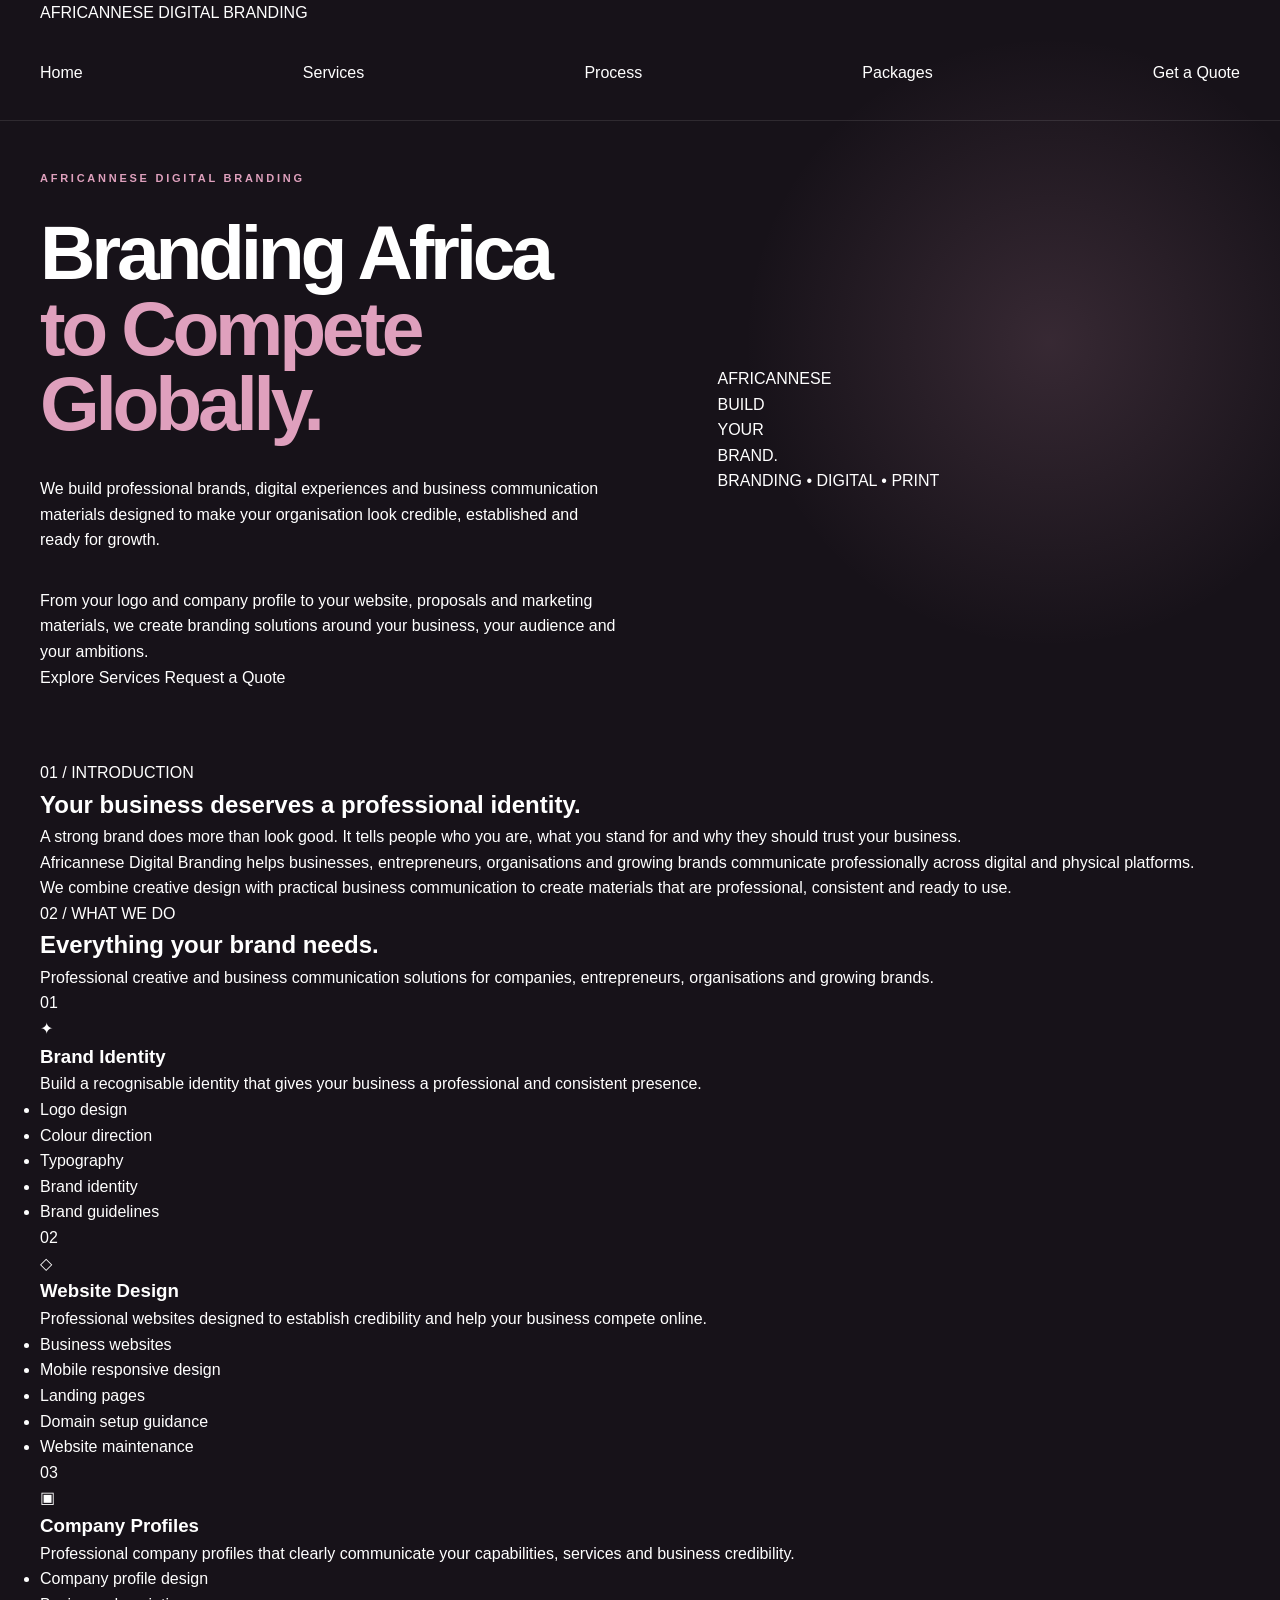
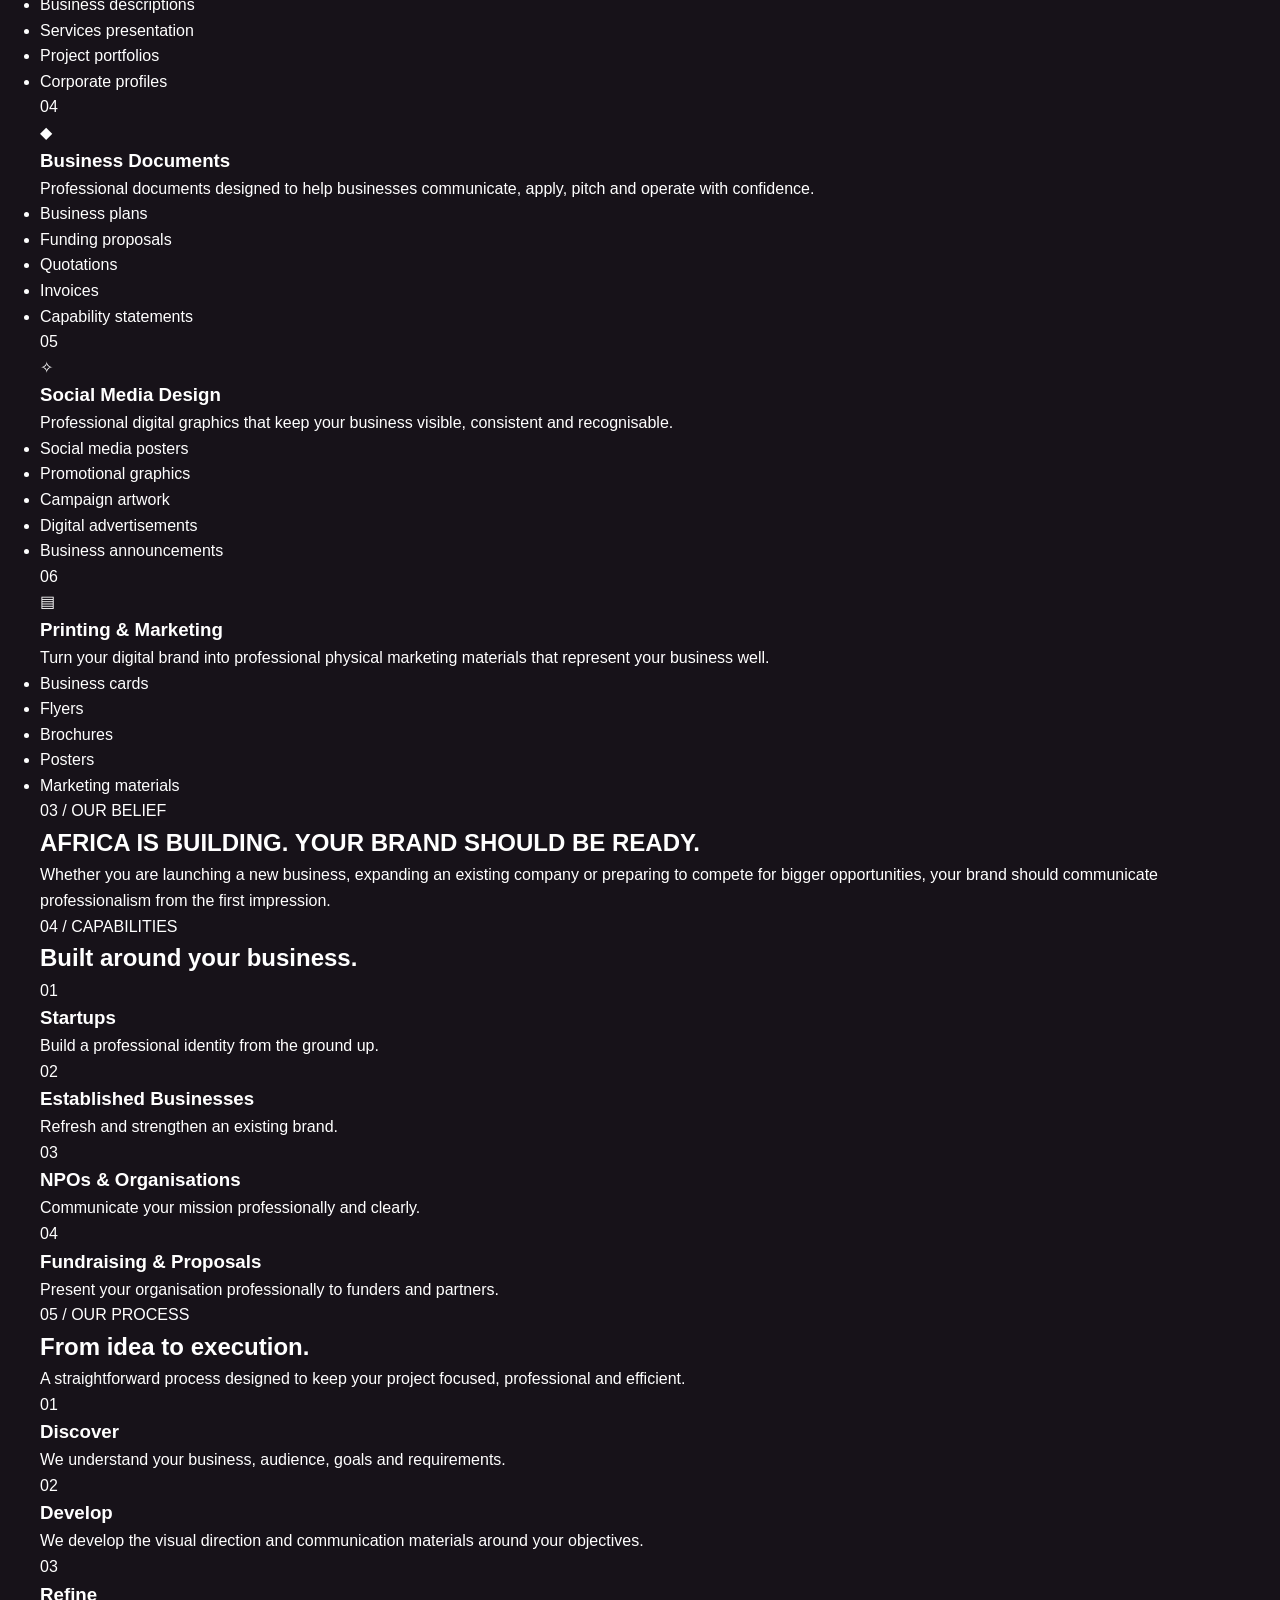
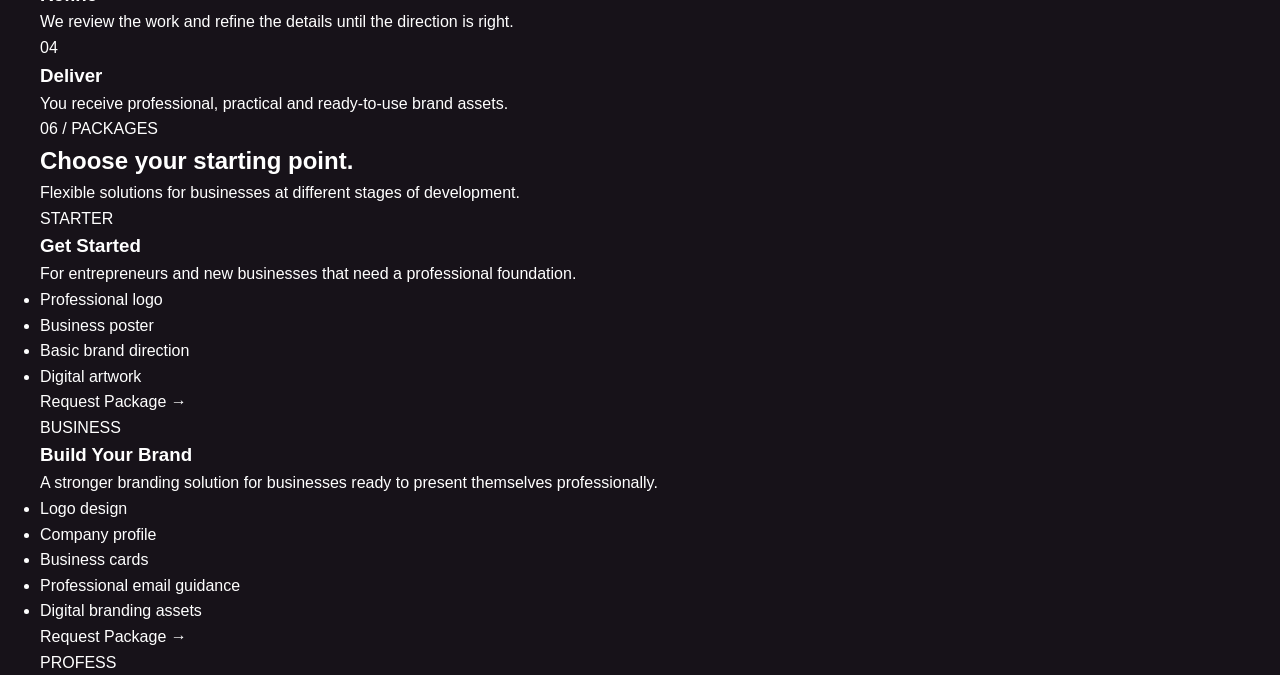
==== commit 7603ce33: "Update digitalbranding.html" ====
--- a/digitalbranding.html
+++ b/digitalbranding.html
@@ -2,108 +2,122 @@
 <html lang="en">
 <head>
     <meta charset="UTF-8">
-    <meta name="viewport" content="width=device-width, initial-scale=1.0">
+
+    <!-- IMPORTANT FOR MOBILE -->
+    <meta name="viewport" content="width=device-width, initial-scale=1.0, maximum-scale=1.0">
 
     <title>Africannese Digital Branding | Branding Africa to Compete Globally</title>
 
-    <meta name="description" content="Africannese Digital Branding provides professional branding, website design, company profiles, business documents, social media design and printing solutions.">
-    <meta name="theme-color" content="#171219">
+    <meta name="description"
+          content="Africannese Digital Branding provides professional branding, website design, company profiles, business documents, social media design and printing solutions.">
 
     <link rel="stylesheet" href="digitalbranding.css">
 </head>
 
 <body>
 
-<!-- ================= HEADER ================= -->
-
+<!-- =====================================================
+     HEADER
+===================================================== -->
 <header class="db-header">
 
-    <div class="db-container db-nav">
-
-        <a href="index.html" class="db-brand">
-            <span class="db-brand-name">AFRICANNESE</span>
-            <span class="db-brand-sub">DIGITAL BRANDING</span>
+    <div class="db-container db-header-inner">
+
+        <a href="index.html" class="db-logo">
+            <span class="db-logo-main">AFRICANNESE</span>
+            <span class="db-logo-sub">DIGITAL BRANDING</span>
         </a>
 
-        <nav class="db-menu">
+        <button class="db-menu-toggle"
+                type="button"
+                aria-label="Open navigation"
+                onclick="toggleMenu()">
+            <span></span>
+            <span></span>
+            <span></span>
+        </button>
+
+        <nav class="db-nav" id="dbNav">
             <a href="index.html">Home</a>
             <a href="#services">Services</a>
             <a href="#process">Process</a>
             <a href="#packages">Packages</a>
-            <a href="contact.html" class="db-nav-button">Contact</a>
+            <a href="quote.html" class="db-nav-cta">Get a Quote</a>
         </nav>
 
-        <button class="db-menu-toggle" aria-label="Open menu">
-            <span></span>
-            <span></span>
-        </button>
-
     </div>
 
 </header>
 
 
+<!-- =====================================================
+     HERO
+===================================================== -->
 <main>
 
-<!-- ================= HERO ================= -->
-
 <section class="db-hero">
 
-    <div class="db-hero-shape db-shape-one"></div>
-    <div class="db-hero-shape db-shape-two"></div>
-
-    <div class="db-container db-hero-grid">
-
-        <div class="db-hero-content">
-
-            <p class="db-eyebrow">
-                AFRICANNESE DIGITAL BRANDING
-            </p>
-
-            <h1>
-                Branding Africa
-                <span>to Compete Globally.</span>
-            </h1>
-
-            <p class="db-hero-text">
-                We build professional brands, digital experiences and business
-                communication materials designed to make your organisation
-                look credible, established and ready for growth.
-            </p>
-
-            <div class="db-hero-actions">
-                <a href="quote.html" class="db-button db-button-dark">
-                    Start a Project
-                    <span>↗</span>
-                </a>
-
-                <a href="#services" class="db-text-link">
-                    Explore our services
-                    <span>↓</span>
-                </a>
-            </div>
-
-        </div>
-
-        <div class="db-hero-visual">
-
-            <div class="db-visual-card">
-
-                <div class="db-visual-top">
-                    <span>BRAND</span>
-                    <span>01 / 04</span>
+    <div class="db-container">
+
+        <div class="db-hero-grid">
+
+            <div class="db-hero-content">
+
+                <div class="db-eyebrow">
+                    AFRICANNESE DIGITAL BRANDING
                 </div>
 
-                <div class="db-visual-center">
-                    <div class="db-orbit"></div>
-                    <strong>BUILD</strong>
-                    <strong>BETTER.</strong>
+                <h1>
+                    Branding Africa
+                    <span>to Compete Globally.</span>
+                </h1>
+
+                <p class="db-hero-text">
+                    We build professional brands, digital experiences and
+                    business communication materials designed to make your
+                    organisation look credible, established and ready for
+                    growth.
+                </p>
+
+                <p class="db-hero-text db-hero-text-small">
+                    From your logo and company profile to your website,
+                    proposals and marketing materials, we create branding
+                    solutions around your business, your audience and your
+                    ambitions.
+                </p>
+
+                <div class="db-hero-buttons">
+                    <a href="#services" class="db-btn db-btn-pink">
+                        Explore Services
+                    </a>
+
+                    <a href="quote.html" class="db-btn db-btn-outline">
+                        Request a Quote
+                    </a>
                 </div>
 
-                <div class="db-visual-bottom">
-                    <span>STRATEGY</span>
-                    <span>IDENTITY</span>
-                    <span>DIGITAL</span>
+            </div>
+
+
+            <!-- DESKTOP VISUAL -->
+            <div class="db-hero-visual">
+
+                <div class="db-visual-card">
+
+                    <div class="db-visual-top">
+                        AFRICANNESE
+                    </div>
+
+                    <div class="db-visual-title">
+                        BUILD<br>
+                        YOUR<br>
+                        <span>BRAND.</span>
+                    </div>
+
+                    <div class="db-visual-bottom">
+                        BRANDING • DIGITAL • PRINT
+                    </div>
+
                 </div>
 
             </div>
@@ -115,27 +129,48 @@
 </section>
 
 
-<!-- ================= INTRO ================= -->
-
+<!-- =====================================================
+     INTRO
+===================================================== -->
 <section class="db-intro">
 
-    <div class="db-container db-intro-grid">
-
-        <div>
-            <p class="db-section-label">OUR APPROACH</p>
-        </div>
-
-        <div>
-            <h2>
-                Your business deserves
-                <em>a brand that means business.</em>
-            </h2>
-
-            <p class="db-large-copy">
-                From your first logo to your complete digital presence,
-                we create practical branding solutions around your business,
-                your audience and your ambitions.
-            </p>
+    <div class="db-container">
+
+        <div class="db-intro-grid">
+
+            <div>
+                <span class="db-section-number">01 / INTRODUCTION</span>
+
+                <h2>
+                    Your business
+                    deserves a
+                    <span>professional identity.</span>
+                </h2>
+            </div>
+
+            <div class="db-intro-copy">
+
+                <p>
+                    A strong brand does more than look good. It tells people
+                    who you are, what you stand for and why they should
+                    trust your business.
+                </p>
+
+                <p>
+                    Africannese Digital Branding helps businesses,
+                    entrepreneurs, organisations and growing brands
+                    communicate professionally across digital and physical
+                    platforms.
+                </p>
+
+                <p>
+                    We combine creative design with practical business
+                    communication to create materials that are professional,
+                    consistent and ready to use.
+                </p>
+
+            </div>
+
         </div>
 
     </div>
@@ -143,8 +178,9 @@
 </section>
 
 
-<!-- ================= SERVICES ================= -->
-
+<!-- =====================================================
+     SERVICES
+===================================================== -->
 <section class="db-services" id="services">
 
     <div class="db-container">
@@ -152,7 +188,7 @@
         <div class="db-section-heading">
 
             <div>
-                <p class="db-section-label">WHAT WE DO</p>
+                <span class="db-section-number">02 / WHAT WE DO</span>
 
                 <h2>
                     Everything your
@@ -162,7 +198,8 @@
 
             <p>
                 Professional creative and business communication solutions
-                for companies, entrepreneurs, organisations and growing brands.
+                for companies, entrepreneurs, organisations and growing
+                brands.
             </p>
 
         </div>
@@ -170,51 +207,407 @@
 
         <div class="db-service-grid">
 
+
             <!-- SERVICE 1 -->
-
-            <article class="db-service-card db-service-featured">
+            <article class="db-service-card">
 
                 <div class="db-service-number">01</div>
 
-                <div class="db-service-icon">
-                    ✦
+                <div class="db-service-icon">✦</div>
+
+                <h3>Brand Identity</h3>
+
+                <p>
+                    Build a recognisable identity that gives your business
+                    a professional and consistent presence.
+                </p>
+
+                <ul>
+                    <li>Logo design</li>
+                    <li>Colour direction</li>
+                    <li>Typography</li>
+                    <li>Brand identity</li>
+                    <li>Brand guidelines</li>
+                </ul>
+
+            </article>
+
+
+            <!-- SERVICE 2 -->
+            <article class="db-service-card">
+
+                <div class="db-service-number">02</div>
+
+                <div class="db-service-icon">◇</div>
+
+                <h3>Website Design</h3>
+
+                <p>
+                    Professional websites designed to establish credibility
+                    and help your business compete online.
+                </p>
+
+                <ul>
+                    <li>Business websites</li>
+                    <li>Mobile responsive design</li>
+                    <li>Landing pages</li>
+                    <li>Domain setup guidance</li>
+                    <li>Website maintenance</li>
+                </ul>
+
+            </article>
+
+
+            <!-- SERVICE 3 -->
+            <article class="db-service-card">
+
+                <div class="db-service-number">03</div>
+
+                <div class="db-service-icon">▣</div>
+
+                <h3>Company Profiles</h3>
+
+                <p>
+                    Professional company profiles that clearly communicate
+                    your capabilities, services and business credibility.
+                </p>
+
+                <ul>
+                    <li>Company profile design</li>
+                    <li>Business descriptions</li>
+                    <li>Services presentation</li>
+                    <li>Project portfolios</li>
+                    <li>Corporate profiles</li>
+                </ul>
+
+            </article>
+
+
+            <!-- SERVICE 4 -->
+            <article class="db-service-card">
+
+                <div class="db-service-number">04</div>
+
+                <div class="db-service-icon">◆</div>
+
+                <h3>Business Documents</h3>
+
+                <p>
+                    Professional documents designed to help businesses
+                    communicate, apply, pitch and operate with confidence.
+                </p>
+
+                <ul>
+                    <li>Business plans</li>
+                    <li>Funding proposals</li>
+                    <li>Quotations</li>
+                    <li>Invoices</li>
+                    <li>Capability statements</li>
+                </ul>
+
+            </article>
+
+
+            <!-- SERVICE 5 -->
+            <article class="db-service-card">
+
+                <div class="db-service-number">05</div>
+
+                <div class="db-service-icon">✧</div>
+
+                <h3>Social Media Design</h3>
+
+                <p>
+                    Professional digital graphics that keep your business
+                    visible, consistent and recognisable.
+                </p>
+
+                <ul>
+                    <li>Social media posters</li>
+                    <li>Promotional graphics</li>
+                    <li>Campaign artwork</li>
+                    <li>Digital advertisements</li>
+                    <li>Business announcements</li>
+                </ul>
+
+            </article>
+
+
+            <!-- SERVICE 6 -->
+            <article class="db-service-card">
+
+                <div class="db-service-number">06</div>
+
+                <div class="db-service-icon">▤</div>
+
+                <h3>Printing & Marketing</h3>
+
+                <p>
+                    Turn your digital brand into professional physical
+                    marketing materials that represent your business well.
+                </p>
+
+                <ul>
+                    <li>Business cards</li>
+                    <li>Flyers</li>
+                    <li>Brochures</li>
+                    <li>Posters</li>
+                    <li>Marketing materials</li>
+                </ul>
+
+            </article>
+
+        </div>
+
+    </div>
+
+</section>
+
+
+<!-- =====================================================
+     BRAND STATEMENT
+===================================================== -->
+<section class="db-statement">
+
+    <div class="db-container">
+
+        <span class="db-section-number">03 / OUR BELIEF</span>
+
+        <h2>
+            AFRICA IS BUILDING.
+            <span>YOUR BRAND SHOULD BE READY.</span>
+        </h2>
+
+        <p>
+            Whether you are launching a new business, expanding an existing
+            company or preparing to compete for bigger opportunities, your
+            brand should communicate professionalism from the first
+            impression.
+        </p>
+
+    </div>
+
+</section>
+
+
+<!-- =====================================================
+     CAPABILITIES
+===================================================== -->
+<section class="db-capabilities">
+
+    <div class="db-container">
+
+        <div class="db-cap-grid">
+
+            <div class="db-cap-title">
+
+                <span class="db-section-number">04 / CAPABILITIES</span>
+
+                <h2>
+                    Built around
+                    <span>your business.</span>
+                </h2>
+
+            </div>
+
+
+            <div class="db-cap-list">
+
+                <div class="db-cap-item">
+                    <span>01</span>
+                    <div>
+                        <h3>Startups</h3>
+                        <p>
+                            Build a professional identity from the ground up.
+                        </p>
+                    </div>
                 </div>
 
-                <div class="db-service-content">
-
-                    <h3>Brand Identity</h3>
-
-                    <p>
-                        Build a recognisable identity that gives your business
-                        a professional and consistent presence.
-                    </p>
-
-                    <ul>
-                        <li>Logo design</li>
-                        <li>Colour direction</li>
-                        <li>Typography</li>
-                        <li>Brand identity</li>
-                        <li>Brand guidelines</li>
-                    </ul>
-
+                <div class="db-cap-item">
+                    <span>02</span>
+                    <div>
+                        <h3>Established Businesses</h3>
+                        <p>
+                            Refresh and strengthen an existing brand.
+                        </p>
+                    </div>
                 </div>
 
-            </article>
-
-
-            <!-- SERVICE 2 -->
-
-            <article class="db-service-card">
-
-                <div class="db-service-number">02</div>
-
-                <div class="db-service-icon">
-                    ◇
+                <div class="db-cap-item">
+                    <span>03</span>
+                    <div>
+                        <h3>NPOs & Organisations</h3>
+                        <p>
+                            Communicate your mission professionally and clearly.
+                        </p>
+                    </div>
                 </div>
 
-                <div class="db-service-content">
-
-                    <h3>Website Design</h3>
-
-                    <p>
-                        Professional websites
+                <div class="db-cap-item">
+                    <span>04</span>
+                    <div>
+                        <h3>Fundraising & Proposals</h3>
+                        <p>
+                            Present your organisation professionally to funders
+                            and partners.
+                        </p>
+                    </div>
+                </div>
+
+            </div>
+
+        </div>
+
+    </div>
+
+</section>
+
+
+<!-- =====================================================
+     PROCESS
+===================================================== -->
+<section class="db-process" id="process">
+
+    <div class="db-container">
+
+        <div class="db-process-heading">
+
+            <span class="db-section-number">05 / OUR PROCESS</span>
+
+            <h2>
+                From idea
+                <span>to execution.</span>
+            </h2>
+
+            <p>
+                A straightforward process designed to keep your project
+                focused, professional and efficient.
+            </p>
+
+        </div>
+
+
+        <div class="db-process-grid">
+
+            <div class="db-process-step">
+                <span>01</span>
+                <h3>Discover</h3>
+                <p>
+                    We understand your business, audience, goals and
+                    requirements.
+                </p>
+            </div>
+
+            <div class="db-process-step">
+                <span>02</span>
+                <h3>Develop</h3>
+                <p>
+                    We develop the visual direction and communication
+                    materials around your objectives.
+                </p>
+            </div>
+
+            <div class="db-process-step">
+                <span>03</span>
+                <h3>Refine</h3>
+                <p>
+                    We review the work and refine the details until the
+                    direction is right.
+                </p>
+            </div>
+
+            <div class="db-process-step">
+                <span>04</span>
+                <h3>Deliver</h3>
+                <p>
+                    You receive professional, practical and ready-to-use
+                    brand assets.
+                </p>
+            </div>
+
+        </div>
+
+    </div>
+
+</section>
+
+
+<!-- =====================================================
+     PACKAGES
+===================================================== -->
+<section class="db-packages" id="packages">
+
+    <div class="db-container">
+
+        <div class="db-section-heading db-packages-heading">
+
+            <div>
+                <span class="db-section-number">06 / PACKAGES</span>
+
+                <h2>
+                    Choose your
+                    <span>starting point.</span>
+                </h2>
+            </div>
+
+            <p>
+                Flexible solutions for businesses at different stages of
+                development.
+            </p>
+
+        </div>
+
+
+        <div class="db-package-grid">
+
+
+            <article class="db-package">
+
+                <span class="db-package-label">STARTER</span>
+
+                <h3>Get Started</h3>
+
+                <p>
+                    For entrepreneurs and new businesses that need a
+                    professional foundation.
+                </p>
+
+                <ul>
+                    <li>Professional logo</li>
+                    <li>Business poster</li>
+                    <li>Basic brand direction</li>
+                    <li>Digital artwork</li>
+                </ul>
+
+                <a href="quote.html">Request Package →</a>
+
+            </article>
+
+
+            <article class="db-package db-package-featured">
+
+                <span class="db-package-label">BUSINESS</span>
+
+                <h3>Build Your Brand</h3>
+
+                <p>
+                    A stronger branding solution for businesses ready to
+                    present themselves professionally.
+                </p>
+
+                <ul>
+                    <li>Logo design</li>
+                    <li>Company profile</li>
+                    <li>Business cards</li>
+                    <li>Professional email guidance</li>
+                    <li>Digital branding assets</li>
+                </ul>
+
+                <a href="quote.html">Request Package →</a>
+
+            </article>
+
+
+            <article class="db-package">
+
+                <span class="db-package-label">PROFESS
--- a/digitalbranding.css
+++ b/digitalbranding.css
@@ -1,7 +1,32 @@
 /* =========================================================
    AFRICANNESE DIGITAL BRANDING
-   PREMIUM EDITORIAL CORPORATE DESIGN
-========================================================= */
+   PREMIUM CREATIVE AGENCY WEBSITE
+   ========================================================= */
+
+:root {
+    --black: #171219;
+    --black-soft: #211a21;
+    --black-light: #2b222b;
+
+    --pink: #dfa0bd;
+    --pink-dark: #c982a5;
+    --pink-light: #f5e8ee;
+    --pink-pale: #faf3f6;
+
+    --white: #ffffff;
+    --off-white: #f7f4f5;
+
+    --grey: #a79fa5;
+    --grey-dark: #625b61;
+
+    --line-dark: rgba(255,255,255,0.12);
+    --line-light: rgba(23,18,25,0.13);
+
+    --max-width: 1240px;
+}
+
+
+/* ================= RESET ================= */
 
 * {
     margin: 0;
@@ -14,11 +39,24 @@
 }
 
 body {
-    background: #f7f1f4;
-    color: #171318;
-    font-family: Arial, Helvetica, sans-serif;
+    font-family:
+        Inter,
+        -apple-system,
+        BlinkMacSystemFont,
+        "Segoe UI",
+        Arial,
+        sans-serif;
+
+    background: var(--black);
+    color: var(--white);
+
     line-height: 1.6;
     overflow-x: hidden;
+}
+
+img {
+    max-width: 100%;
+    display: block;
 }
 
 a {
@@ -26,1171 +64,428 @@
     text-decoration: none;
 }
 
-:root {
-    --pink: #d7a0b7;
-    --pink-light: #f7f1f4;
-    --pink-dark: #a75d7b;
-    --black: #171318;
-    --dark: #211b20;
-    --muted: #70666c;
-    --white: #ffffff;
-    --line: rgba(23,19,24,0.15);
-    --max: 1280px;
+button {
+    font: inherit;
 }
 
 .db-container {
-    width: min(var(--max), calc(100% - 80px));
+    width: min(calc(100% - 80px), var(--max-width));
     margin: 0 auto;
 }
 
 
-/* =========================================================
-   HEADER
-========================================================= */
+/* ================= HEADER ================= */
 
 .db-header {
-    background: var(--black);
-    color: white;
-    border-bottom: 1px solid #302930;
+    position: absolute;
+    top: 0;
+    left: 0;
+    width: 100%;
+    z-index: 100;
+
+    border-bottom: 1px solid rgba(255,255,255,0.10);
 }
 
 .db-nav {
-    min-height: 88px;
+    height: 94px;
 
     display: flex;
     align-items: center;
     justify-content: space-between;
-    gap: 35px;
 }
 
 .db-brand {
     display: flex;
     flex-direction: column;
-
-    font-size: 20px;
-    font-weight: 900;
-    letter-spacing: 3px;
-}
-
-.db-brand small {
-    margin-top: 5px;
+    line-height: 1;
+}
+
+.db-brand-name {
+    font-size: 19px;
+    font-weight: 800;
+    letter-spacing: 0.15em;
+}
+
+.db-brand-sub {
+    margin-top: 7px;
 
     color: var(--pink);
+
     font-size: 8px;
-    letter-spacing: 3px;
-}
-
-.db-nav nav {
-    display: flex;
-    gap: 30px;
-}
-
-.db-nav nav a {
-    color: #aaa;
-
-    font-size: 10px;
-    font-weight: 800;
-    letter-spacing: 1.5px;
-    text-transform: uppercase;
-
-    transition: 0.2s ease;
-}
-
-.db-nav nav a:hover {
-    color: white;
-}
-
-.db-nav-button {
-    padding: 14px 20px;
-
-    background: var(--pink);
-    color: var(--black);
-
-    font-size: 9px;
-    font-weight: 900;
-    letter-spacing: 1.5px;
-
-    transition: 0.25s ease;
-}
-
-.db-nav-button:hover {
-    background: white;
-}
-
-
-/* =========================================================
-   HERO
-========================================================= */
-
-.db-hero {
-    min-height: 720px;
-
+    font-weight: 700;
+    letter-spacing: 0.28em;
+}
+
+.db-menu {
     display: flex;
     align-items: center;
-
+    gap: 34px;
+}
+
+.db-menu a {
+    color: #d8d1d6;
+
+    font-size: 13px;
+    font-weight: 500;
+
+    transition: 0.25s ease;
+}
+
+.db-menu a:hover {
+    color: var(--pink);
+}
+
+.db-nav-button {
+    padding: 12px 20px;
+
+    border: 1px solid rgba(255,255,255,0.25);
+
+    color: var(--white) !important;
+
+    transition: 0.25s ease;
+}
+
+.db-nav-button:hover {
     background: var(--pink);
-    color: var(--black);
+    border-color: var(--pink);
+
+    color: var(--black) !important;
+}
+
+.db-menu-toggle {
+    display: none;
+
+    width: 42px;
+    height: 42px;
+
+    background: transparent;
+
+    border: 1px solid rgba(255,255,255,0.2);
+
+    cursor: pointer;
+}
+
+.db-menu-toggle span {
+    display: block;
+
+    width: 18px;
+    height: 1px;
+
+    margin: 5px auto;
+
+    background: var(--white);
+}
+
+
+/* ================= HERO ================= */
+
+.db-hero {
+    position: relative;
+
+    min-height: 760px;
+
+    display: flex;
+    align-items: center;
 
     overflow: hidden;
+
+    background:
+        radial-gradient(
+            circle at 82% 45%,
+            rgba(223,160,189,0.16),
+            transparent 27%
+        ),
+        var(--black);
 }
 
 .db-hero-grid {
     display: grid;
-    grid-template-columns: 1.4fr 0.6fr;
-    gap: 80px;
+
+    grid-template-columns: 1.05fr 0.95fr;
 
     align-items: center;
+
+    gap: 100px;
+
+    padding-top: 100px;
 }
 
 .db-eyebrow {
-    margin-bottom: 30px;
-
-    font-size: 10px;
-    font-weight: 900;
-    letter-spacing: 4px;
+    margin-bottom: 28px;
+
+    color: var(--pink);
+
+    font-size: 11px;
+    font-weight: 800;
+
+    letter-spacing: 0.25em;
 }
 
 .db-hero h1 {
-    max-width: 850px;
-
-    font-size: clamp(58px, 8vw, 115px);
-    line-height: 0.88;
-    letter-spacing: -5px;
-    font-weight: 900;
+    max-width: 760px;
+
+    font-size: clamp(54px, 6vw, 88px);
+
+    line-height: 0.98;
+
+    font-weight: 750;
+
+    letter-spacing: -0.055em;
 }
 
 .db-hero h1 span {
     display: block;
-    color: white;
-}
-
-.db-hero-description {
-    max-width: 650px;
-
-    margin-top: 40px;
-
-    color: rgba(23,19,24,0.7);
-
-    font-size: 18px;
-    line-height: 1.8;
-}
-
-.db-actions {
-    display: flex;
-    gap: 12px;
-
-    margin-top: 38px;
-}
-
-.db-button {
-    min-height: 56px;
-
-    padding: 0 25px;
-
-    display: inline-flex;
-    align-items: center;
-    justify-content: center;
-    gap: 20px;
-
-    font-size: 10px;
-    font-weight: 900;
-    letter-spacing: 1.7px;
-
-    transition: 0.25s ease;
-}
-
-.db-button span {
-    font-size: 19px;
-}
-
-.db-button-dark {
-    background: var(--black);
-    color: white;
-}
-
-.db-button-dark:hover {
-    background: white;
-    color: var(--black);
-    transform: translateY(-3px);
-}
-
-.db-button-outline {
-    border: 1px solid rgba(23,19,24,0.5);
-}
-
-.db-button-outline:hover {
-    background: var(--black);
-    color: white;
-}
-
-.db-hero-panel {
-    min-height: 440px;
-
-    padding: 40px;
-
-    display: flex;
-    flex-direction: column;
-    justify-content: flex-end;
-
-    background: rgba(23,19,24,0.08);
-
-    border: 1px solid rgba(23,19,24,0.2);
-
-    position: relative;
-}
-
-.panel-label {
-    position: absolute;
-    top: 30px;
-    left: 30px;
-
-    font-size: 9px;
-    font-weight: 900;
-    letter-spacing: 3px;
-}
-
-.panel-word {
-    font-size: clamp(55px, 7vw, 95px);
-    line-height: 0.8;
-    font-weight: 900;
-    letter-spacing: -5px;
-    writing-mode: vertical-rl;
-    transform: rotate(180deg);
-}
-
-.panel-line {
-    width: 45px;
-    height: 4px;
-
-    margin-top: 25px;
-
-    background: var(--black);
-}
-
-.db-hero-panel p {
-    margin-top: 20px;
-
-    font-size: 12px;
-    font-weight: 900;
-    letter-spacing: 2px;
-    line-height: 1.8;
-}
-
-
+    color: var(--pink);
+}
+
+.db-hero-text {
+    max-width: 610px;
+
+    margin-top: 35px;
+
+    color: #
 /* =========================================================
-   INTRO
-========================================================= */
-
-.db-intro {
-    padding: 130px 0;
-
-    background: var(--pink-light);
-}
-
-.db-section-tag {
-    color: var(--pink-dark);
-
-    font-size: 10px;
-    font-weight: 900;
-    letter-spacing: 3px;
-}
-
-.db-intro-grid {
-    display: grid;
-    grid-template-columns: 1fr 1fr;
-    gap: 100px;
-
-    margin-top: 50px;
-}
-
-.db-intro h2 {
-    max-width: 600px;
-
-    font-size: clamp(45px, 6vw, 76px);
-    line-height: 0.95;
-    letter-spacing: -3px;
-}
-
-.db-intro h2 span {
-    color: var(--pink-dark);
-}
-
-.db-intro-grid > div {
-    max-width: 600px;
-}
-
-.db-large-text {
-    margin-bottom: 25px;
-
-    font-size: 24px;
-    line-height: 1.5;
-    font-weight: 600;
-}
-
-.db-intro-grid p:not(.db-large-text) {
-    margin-top: 15px;
-
-    color: var(--muted);
-
-    font-size: 15px;
-    line-height: 1.9;
+   FINAL MOBILE OVERFLOW FIX
+   ========================================================= */
+
+html,
+body {
+    width: 100%;
+    max-width: 100%;
+    overflow-x: hidden !important;
+}
+
+@media (max-width: 900px) {
+
+    .db-container {
+        width: calc(100% - 36px) !important;
+        max-width: 100% !important;
+    }
+
+    .db-nav {
+        width: 100%;
+        position: relative;
+    }
+
+    .db-menu {
+        display: none;
+    }
+
+    .db-menu-toggle {
+        display: block;
+    }
+
+    .db-hero {
+        width: 100%;
+        min-height: auto;
+        overflow: hidden;
+    }
+
+    .db-hero-grid {
+        width: 100%;
+        max-width: 100%;
+
+        display: flex !important;
+        flex-direction: column !important;
+
+        gap: 60px !important;
+    }
+
+    .db-hero-content {
+        width: 100%;
+        max-width: 100%;
+    }
+
+    .db-hero h1 {
+        max-width: 100%;
+        font-size: clamp(48px, 14vw, 72px);
+        word-break: normal;
+    }
+
+    .db-hero-text {
+        max-width: 100%;
+    }
+
+    .db-hero-visual {
+        width: 100% !important;
+        max-width: 100% !important;
+        min-width: 0 !important;
+
+        display: block !important;
+    }
+
+    .db-visual-card {
+        width: 100% !important;
+        max-width: 100% !important;
+        min-width: 0 !important;
+    }
+
+    .db-intro-grid,
+    .db-cap-grid,
+    .db-why-grid {
+        width: 100%;
+        max-width: 100%;
+
+        display: flex !important;
+        flex-direction: column !important;
+
+        gap: 45px !important;
+    }
+
+    .db-service-grid {
+        width: 100%;
+        max-width: 100%;
+
+        display: grid !important;
+        grid-template-columns: 1fr !important;
+    }
+
+    .db-service-card {
+        width: 100%;
+        min-width: 0;
+    }
+
+    .db-process-track {
+        width: 100%;
+        display: block !important;
+    }
+
+    .db-process-step {
+        width: 100%;
+        min-width: 0;
+
+        border-right: none !important;
+    }
+
+    .db-package-grid {
+        width: 100%;
+        display: grid !important;
+        grid-template-columns: 1fr !important;
+    }
+
+    .db-package {
+        width: 100%;
+        min-width: 0;
+    }
+
+    .db-final-inner {
+        width: 100%;
+        display: flex !important;
+        flex-direction: column !important;
+        align-items: flex-start !important;
+    }
+
+    .db-footer-main {
+        width: 100%;
+    }
+
+    .db-statement {
+        width: 100%;
+        overflow: hidden;
+    }
+
+    .db-statement h2 {
+        max-width: 100%;
+    }
+
+    .db-statement-text {
+        max-width: 100%;
+    }
 }
 
 
 /* =========================================================
-   SERVICES
-========================================================= */
-
-.db-services {
-    padding: 130px 0;
-
-    background: var(--black);
-    color: white;
-}
-
-.db-section-header {
-    display: grid;
-    grid-template-columns: 1fr 380px;
-    gap: 80px;
-
-    align-items: end;
-}
-
-.db-section-header h2 {
-    margin-top: 25px;
-
-    font-size: clamp(48px, 6vw, 76px);
-    line-height: 0.92;
-    letter-spacing: -3px;
-}
-
-.db-section-header > p {
-    color: #8f888d;
-
-    font-size: 15px;
-    line-height: 1.8;
-}
-
-.db-service-grid {
-    display: grid;
-    grid-template-columns: repeat(3, 1fr);
-
-    margin-top: 65px;
-
-    border-top: 1px solid #302b2f;
-    border-left: 1px solid #302b2f;
-}
-
-.db-service-card {
-    min-height: 460px;
-
-    padding: 32px;
-
-    border-right: 1px solid #302b2f;
-    border-bottom: 1px solid #302b2f;
-
-    position: relative;
-
-    transition: 0.3s ease;
-}
-
-.db-service-card:hover {
-    background: #211d20;
-}
-
-.service-number {
-    color: var(--pink);
-
-    font-size: 10px;
-    font-weight: 900;
-    letter-spacing: 2px;
-}
-
-.service-icon {
-    margin-top: 65px;
-
-    color: var(--pink);
-
-    font-size: 35px;
-}
-
-.db-service-card h3 {
-    margin-top: 20px;
-
-    font-size: 27px;
-    line-height: 1.1;
-    letter-spacing: -1px;
-}
-
-.db-service-card > p {
-    margin-top: 18px;
-
-    color: #8d878b;
-
-    font-size: 13px;
-    line-height: 1.8;
-}
-
-.db-service-card ul {
-    margin-top: 20px;
-    padding-left: 18px;
-
-    color: #aaa;
-
-    font-size: 12px;
-    line-height: 2;
-}
-
-
-/* =========================================================
-   STATEMENT
-========================================================= */
-
-.db-statement {
-    padding: 150px 0;
-
-    background: var(--pink);
-    color: var(--black);
-}
-
-.statement-top {
-    margin-bottom: 30px;
-
-    font-size: 10px;
-    font-weight: 900;
-    letter-spacing: 4px;
-}
-
-.db-statement h2 {
-    max-width: 1050px;
-
-    font-size: clamp(55px, 9vw, 125px);
-    line-height: 0.84;
-    letter-spacing: -6px;
-}
-
-.db-statement h2 span {
-    display: block;
-    color: white;
-}
-
-.db-statement p {
-    max-width: 600px;
-
-    margin-top: 45px;
-
-    color: rgba(23,19,24,0.7);
-
-    font-size: 19px;
-    line-height: 1.8;
-}
-
-
-/* =========================================================
-   PROCESS
-========================================================= */
-
-.db-process {
-    padding: 130px 0;
-
-    background: var(--pink-light);
-}
-
-.db-process-header {
-    display: grid;
-    grid-template-columns: 1fr 400px;
-    gap: 100px;
-
-    margin-top: 35px;
-
-    align-items: end;
-}
-
-.db-process-header h2 {
-    font-size: clamp(50px, 6vw, 78px);
-    line-height: 0.9;
-    letter-spacing: -4px;
-}
-
-.db-process-header h2 span {
-    color: var(--pink-dark);
-}
-
-.db-process-header p {
-    color: var(--muted);
-
-    font-size: 15px;
-    line-height: 1.8;
-}
-
-.db-process-grid {
-    display: grid;
-    grid-template-columns: repeat(4, 1fr);
-
-    margin-top: 70px;
-
-    border-top: 1px solid var(--line);
-}
-
-.db-process-step {
-    min-height: 270px;
-
-    padding: 30px;
-
-    border-right: 1px solid var(--line);
-}
-
-.db-process-step:first-child {
-    border-left: 1px solid var(--line);
-}
-
-.db-process-step > span {
-    color: var(--pink-dark);
-
-    font-size: 11px;
-    font-weight: 900;
-}
-
-.db-process-step h3 {
-    margin-top: 65px;
-
-    font-size: 13px;
-    letter-spacing: 2px;
-}
-
-.db-process-step p {
-    margin-top: 13px;
-
-    color: var(--muted);
-
-    font-size: 13px;
-    line-height: 1.8;
-}
-
-
-/* =========================================================
-   PACKAGES
-========================================================= */
-
-.db-packages {
-    padding: 130px 0;
-
-    background: #211b20;
-    color: white;
-}
-
-.db-package-grid {
-    display: grid;
-    grid-template-columns: repeat(3, 1fr);
-
-    margin-top: 65px;
-}
-
-.db-package {
-    min-height: 500px;
-
-    padding: 40px;
-
-    border: 1px solid #393238;
-    border-right: none;
-
-    position: relative;
-}
-
-.db-package:last-child {
-    border-right: 1px solid #393238;
-}
-
-.featured-package {
-    background: var(--pink);
-    color: var(--black);
-
-    border-color: var(--pink);
-}
-
-.package-badge {
-    position: absolute;
-    top: 0;
-    right: 0;
-
-    padding: 10px 15px;
-
-    background: var(--black);
-    color: white;
-
-    font-size: 8px;
-    font-weight: 900;
-    letter-spacing: 1.5px;
-}
-
-.package-name {
-    color: var(--pink);
-
-    font-size: 10px;
-    font-weight: 900;
-    letter-spacing: 3px;
-}
-
-.featured-package .package-name {
-    color: var(--black);
-}
-
-.db-package h3 {
-    margin-top: 45px;
-
-    font-size: 31px;
-    line-height: 1;
-    letter-spacing: -1px;
-}
-
-.db-package > p {
-    margin-top: 20px;
-
-    color: #999;
-
-    font-size: 13px;
-    line-height: 1.8;
-}
-
-.featured-package > p {
-    color: rgba(0,0,0,0.65);
-}
-
-.db-package ul {
-    margin-top: 25px;
-    padding-left: 17px;
-
-    color: #aaa;
-
-    font-size: 12px;
-    line-height: 2;
-}
-
-.featured-package ul {
-    color: rgba(0,0,0,0.7);
-}
-
-.db-package > a {
-    position: absolute;
-    bottom: 35px;
-    left: 40px;
-
-    display: inline-flex;
-    gap: 20px;
-
-    padding-bottom: 7px;
-
-    border-bottom: 1px solid var(--pink);
-
-    font-size: 9px;
-    font-weight: 900;
-    letter-spacing: 1.5px;
-}
-
-.featured-package > a {
-    border-color: var(--black);
-}
-
-.db-package > a span {
-    font-size: 17px;
-}
-
-.package-note {
-    margin-top: 25px;
-
-    color: #777;
-
-    font-size: 11px;
-}
-
-
-/* =========================================================
-   WHY US
-========================================================= */
-
-.db-why {
-    padding: 130px 0;
-
-    background: var(--pink-light);
-}
-
-.db-why-grid {
-    display: grid;
-    grid-template-columns: 0.8fr 1.2fr;
-    gap: 120px;
-}
-
-.db-why h2 {
-    margin-top: 30px;
-
-    font-size: clamp(50px, 6vw, 78px);
-    line-height: 0.9;
-    letter-spacing: -4px;
-}
-
-.db-why h2 span {
-    color: var(--pink-dark);
-}
-
-.db-why-list > div {
-    display: grid;
-    grid-template-columns: 50px 1fr;
-    column-gap: 25px;
-
-    padding: 30px 0;
-
-    border-top: 1px solid var(--line);
-}
-
-.db-why-list > div:last-child {
-    border-bottom: 1px solid var(--line);
-}
-
-.db-why-list strong {
-    color: var(--pink-dark);
-
-    font-size: 10px;
-}
-
-.db-why-list h3 {
-    font-size: 18px;
-}
-
-.db-why-list p {
-    grid-column: 2;
-
-    margin-top: 8px;
-
-    color: var(--muted);
-
-    font-size: 13px;
-    line-height: 1.8;
-}
-
-
-/* =========================================================
-   FINAL CTA
-========================================================= */
-
-.db-final-cta {
-    padding: 130px 0;
-
-    background: var(--black);
-    color: white;
-}
-
-.db-final-inner {
-    max-width: 900px;
-}
-
-.db-final-inner h2 {
-    margin-top: 35px;
-
-    font-size: clamp(60px, 9vw, 120px);
-    line-height: 0.85;
-    letter-spacing: -6px;
-}
-
-.db-final-inner h2 span {
-    display: block;
-    color: var(--pink);
-}
-
-.db-final-inner p {
-    max-width: 600px;
-
-    margin: 35px 0;
-
-    color: #999;
-
-    font-size: 17px;
-    line-height: 1.8;
-}
-
-.db-final-button {
-    min-height: 58px;
-
-    padding: 0 28px;
-
-    display: inline-flex;
-    align-items: center;
-    gap: 25px;
-
-    background: var(--pink);
-    color: var(--black);
-
-    font-size: 10px;
-    font-weight: 900;
-    letter-spacing: 2px;
-
-    transition: 0.25s ease;
-}
-
-.db-final-button:hover {
-    background: white;
-    transform: translateY(-3px);
-}
-
-.db-final-button span {
-    font-size: 20px;
-}
-
-
-/* =========================================================
-   FOOTER
-========================================================= */
-
-.db-footer {
-    padding: 75px 0 25px;
-
-    background: #090809;
-    color: white;
-}
-
-.db-footer-grid {
-    display: grid;
-    grid-template-columns: 2fr 1fr 1fr 1.4fr;
-
-    gap: 50px;
-
-    padding-bottom: 65px;
-}
-
-.db-footer-brand {
-    font-size: 23px;
-    font-weight: 900;
-    letter-spacing: 3px;
-}
-
-.db-footer-brand small {
-    display: block;
-
-    margin-top: 5px;
-
-    color: var(--pink);
-
-    font-size: 8px;
-    letter-spacing: 3px;
-}
-
-.db-footer-grid > div:first-child > p {
-    margin-top: 22px;
-
-    color: #777;
-
-    font-size: 13px;
-}
-
-.db-footer-grid h4 {
-    margin-bottom: 18px;
-
-    color: var(--pink);
-
-    font-size: 9px;
-    letter-spacing: 2px;
-}
-
-.db-footer-grid a,
-.db-footer-grid p {
-    display: block;
-
-    margin-bottom: 10px;
-
-    color: #777;
-
-    font-size: 12px;
-    line-height: 1.7;
-
-    transition: 0.2s ease;
-}
-
-.db-footer-grid a:hover {
-    color: white;
-}
-
-.db-footer-bottom {
-    padding-top: 22px;
-
-    display: flex;
-    justify-content: space-between;
-
-    border-top: 1px solid #242124;
-
-    color: #555;
-
-    font-size: 9px;
-}
-
-
-/* =========================================================
-   WHATSAPP
-========================================================= */
-
-.db-whatsapp {
-    position: fixed;
-
-    right: 22px;
-    bottom: 22px;
-
-    z-index: 100;
-
-    display: flex;
-    align-items: center;
-    gap: 9px;
-
-    padding: 14px 18px;
-
-    background: #25d366;
-    color: #06180d;
-
-    font-size: 9px;
-    letter-spacing: 1px;
-
-    box-shadow: 0 10px 35px rgba(0,0,0,0.3);
-
-    transition: 0.25s ease;
-}
-
-.db-whatsapp:hover {
-    transform: translateY(-4px);
-}
-
-
-/* =========================================================
-   TABLET
-========================================================= */
-
-@media (max-width: 1000px) {
+   VERY SMALL PHONES
+   ========================================================= */
+
+@media (max-width: 500px) {
 
     .db-container {
-        width: calc(100% - 50px);
-    }
-
-    .db-nav nav {
-        display: none;
-    }
-
-    .db-hero-grid {
-        grid-template-columns: 1fr;
-    }
-
-    .db-hero-panel {
-        display: none;
-    }
-
-    .db-intro-grid,
-    .db-process-header,
-    .db-why-grid {
-        gap: 60px;
-    }
-
-    .db-service-grid {
-        grid-template-columns: repeat(2, 1fr);
-    }
-
-    .db-process-grid {
-        grid-template-columns: repeat(2, 1fr);
-    }
-
-    .db-process-step:nth-child(3) {
-        border-left: 1px solid var(--line);
-    }
-
-    .db-package-grid {
-        grid-template-columns: 1fr;
-    }
-
-    .db-package {
-        border-right: 1px solid #393238;
-        border-bottom: none;
-    }
-
-    .db-package:last-child {
-        border-bottom: 1px solid #393238;
-    }
-
-    .db-footer-grid {
-        grid-template-columns: 1fr 1fr;
-    }
-}
-
-
-/* =========================================================
-   MOBILE
-========================================================= */
-
-@media (max-width: 700px) {
-
-    .db-container {
-        width: calc(100% - 40px);
+        width: calc(100% - 32px) !important;
     }
 
     .db-nav {
-        min-height: 75px;
-    }
-
-    .db-nav-button {
-        display: none;
+        height: 76px;
+    }
+
+    .db-brand-name {
+        font-size: 17px;
+    }
+
+    .db-brand-sub {
+        font-size: 7px;
     }
 
     .db-hero {
-        min-height: auto;
-    }
-
-    .db-hero-grid {
-        padding: 80px 0;
-    }
-
-    .db-eyebrow {
-        font-size: 8px;
-        letter-spacing: 2.5px;
+        padding-top: 125px;
+        padding-bottom: 70px;
     }
 
     .db-hero h1 {
-        font-size: clamp(50px, 15vw, 78px);
-        letter-spacing: -3px;
-    }
-
-    .db-hero-description {
-        margin-top: 30px;
-
+        font-size: 50px;
+        line-height: 0.95;
+    }
+
+    .db-hero-text {
         font-size: 16px;
-    }
-
-    .db-actions {
-        flex-direction: column;
-    }
-
-    .db-button {
-        width: 100%;
-    }
-
-    .db-intro,
+        line-height: 1.7;
+    }
+
+    .db-visual-card {
+        aspect-ratio: 0.9;
+    }
+
+    .db-intro {
+        padding: 75px 0;
+    }
+
+    .db-intro h2 {
+        font-size: 42px;
+    }
+
     .db-services,
+    .db-capabilities,
     .db-process,
     .db-packages,
-    .db-why,
-    .db-final-cta {
-        padding: 85px 0;
-    }
-
-    .db-intro-grid,
-    .db-section-header,
-    .db-process-header,
-    .db-why-grid {
-        grid-template-columns: 1fr;
-        gap: 40px;
-    }
-
-    .db-intro h2,
-    .db-section-header h2,
-    .db-process-header h2,
-    .db-why h2 {
-        font-size: 48px;
-    }
-
-    .db-large-text {
-        font-size: 20px;
-    }
-
-    .db-service-grid {
-        grid-template-columns: 1fr;
-
-        margin-top: 45px;
-    }
-
-    .db-service-card {
-        min-height: 410px;
-    }
-
-    .db-statement {
-        padding: 90px 0;
-    }
-
-    .db-statement h2 {
-        font-size: 55px;
-        letter-spacing: -4px;
-    }
-
-    .db-process-grid {
-        grid-template-columns: 1fr;
-        margin-top: 45px;
-    }
-
-    .db-process-step {
-        min-height: auto;
-
-        border-left: 1px solid var(--line);
-    }
-
-    .db-process-step h3 {
-        margin-top: 35px;
-    }
-
-    .db-package {
-        min-height: 480px;
-    }
-
-    .db-final-inner h2 {
-        font-size: 60px;
-        letter-spacing: -4px;
-    }
-
-    .db-footer-grid {
-        grid-template-columns: 1fr;
-        gap: 38px;
-    }
-
-    .db-footer-bottom {
-        flex-direction: column;
-        gap: 8px;
-    }
-
-    .db-whatsapp {
-        width: 53px;
-        height: 53px;
-
-        padding: 0;
-
-        justify-content: center;
-
-        border-radius: 50%;
-    }
-
-    .db-whatsapp b {
-        display: none;
-    }
-
-    .db-whatsapp span {
-        font-size: 22px;
-    }
-
-}
-
-
-/* =========================================================
-   SMALL PHONES
-========================================================= */
-
-@media (max-width: 380px) {
-
-    .db-container {
-        width: calc(100% - 30px);
-    }
-
-    .db-hero h1 {
-        font-size: 46px;
-    }
-
-    .db-intro h2,
-    .db-section-header h2,
-    .db-process-header h2,
+    .db-why {
+        padding: 80px 0;
+    }
+
+    .db-section-heading h2,
+    .db-process-heading h2,
     .db-why h2 {
         font-size: 43px;
     }
 
-    .db-final-inner h2 {
-        font-size: 53px;
-    }
-
-}
+    .db-service-card {
+        padding: 30px 22px 38px;
+    }
+
+    .db-service-content h3 {
+        font-size: 28px;
+    }
+
+    .db-service-content p {
+        font-size: 15px;
+    }
+
+    .db-statement {
+        padding: 85px 0;
+    }
+
+    .db-statement h2 {
+        font-size: 57px;
+    }
+
+    .db-cap-title h2 {
+        font-size: 45px;
+    }
+
+    .db-final-cta {
+        padding: 75px 0;
+    }
+
+    .db-final-cta h2 {
+        font-size: 45px;
+    }
+}
